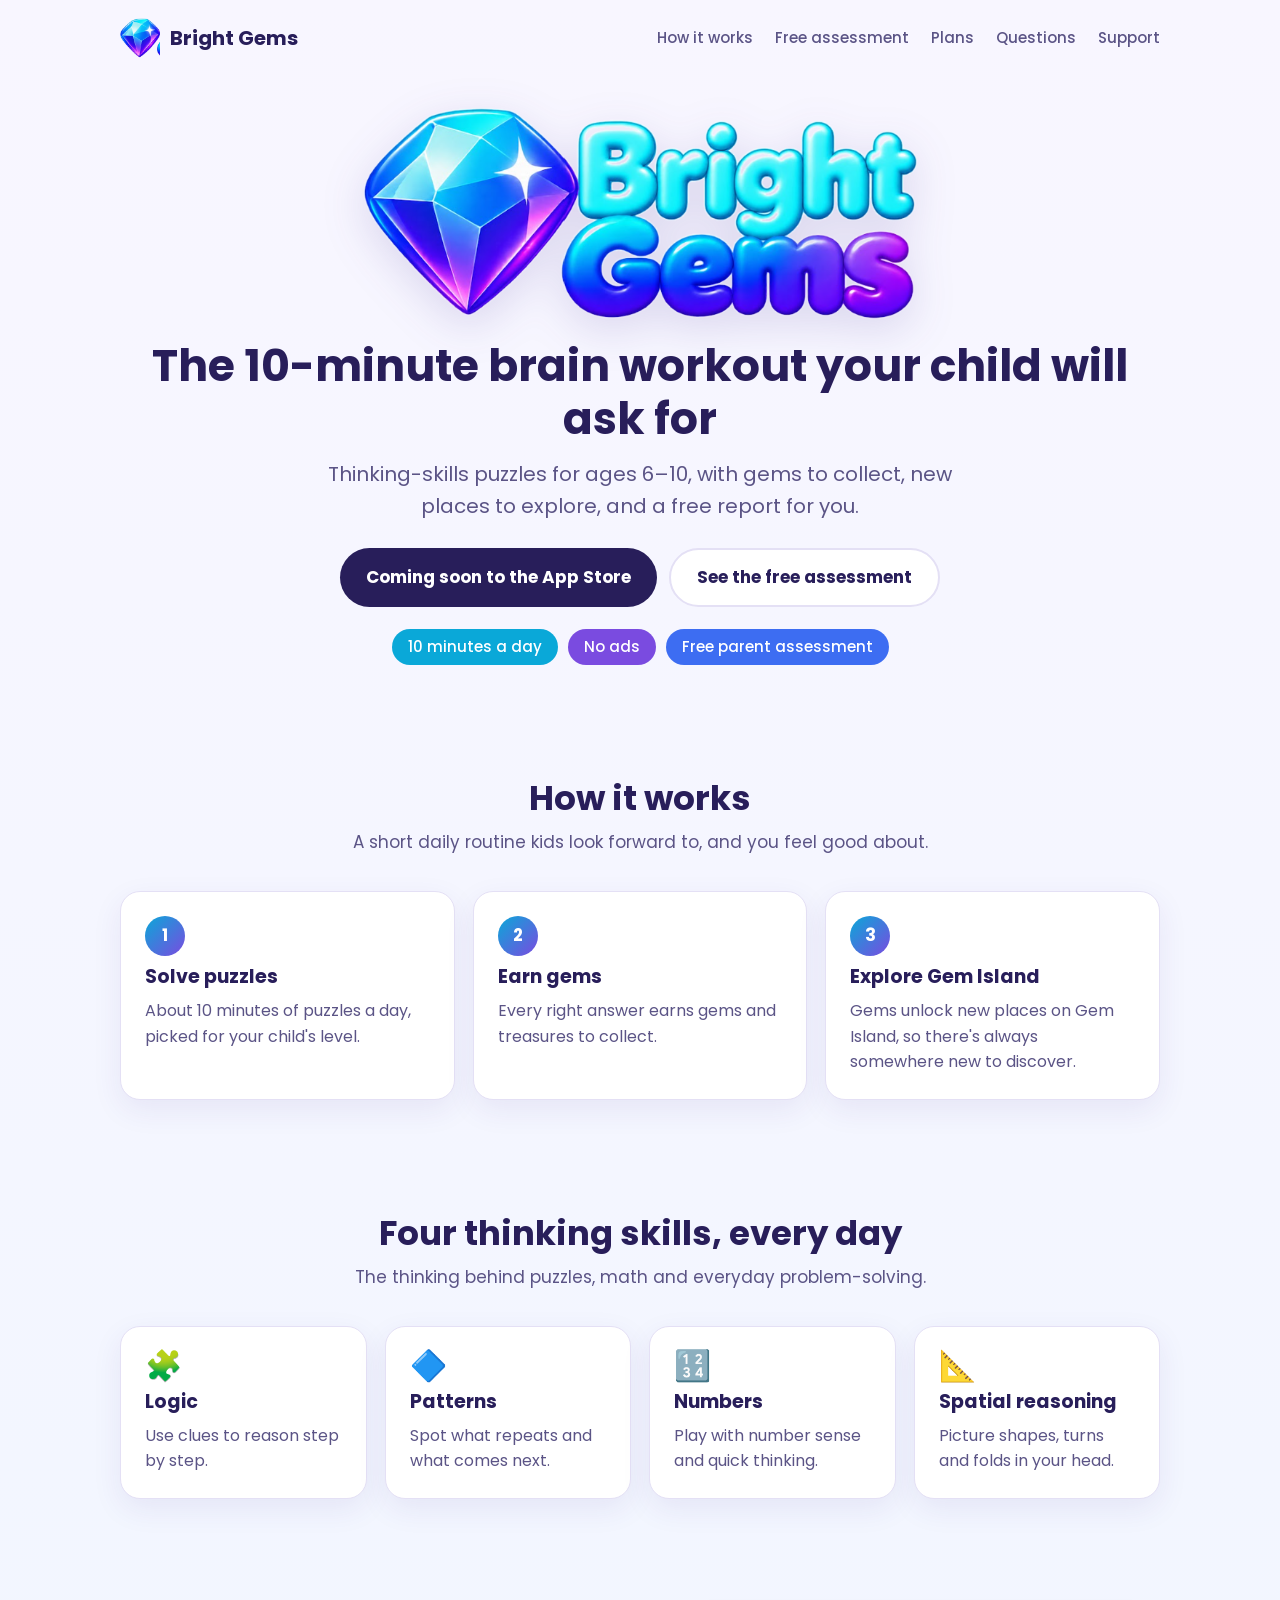
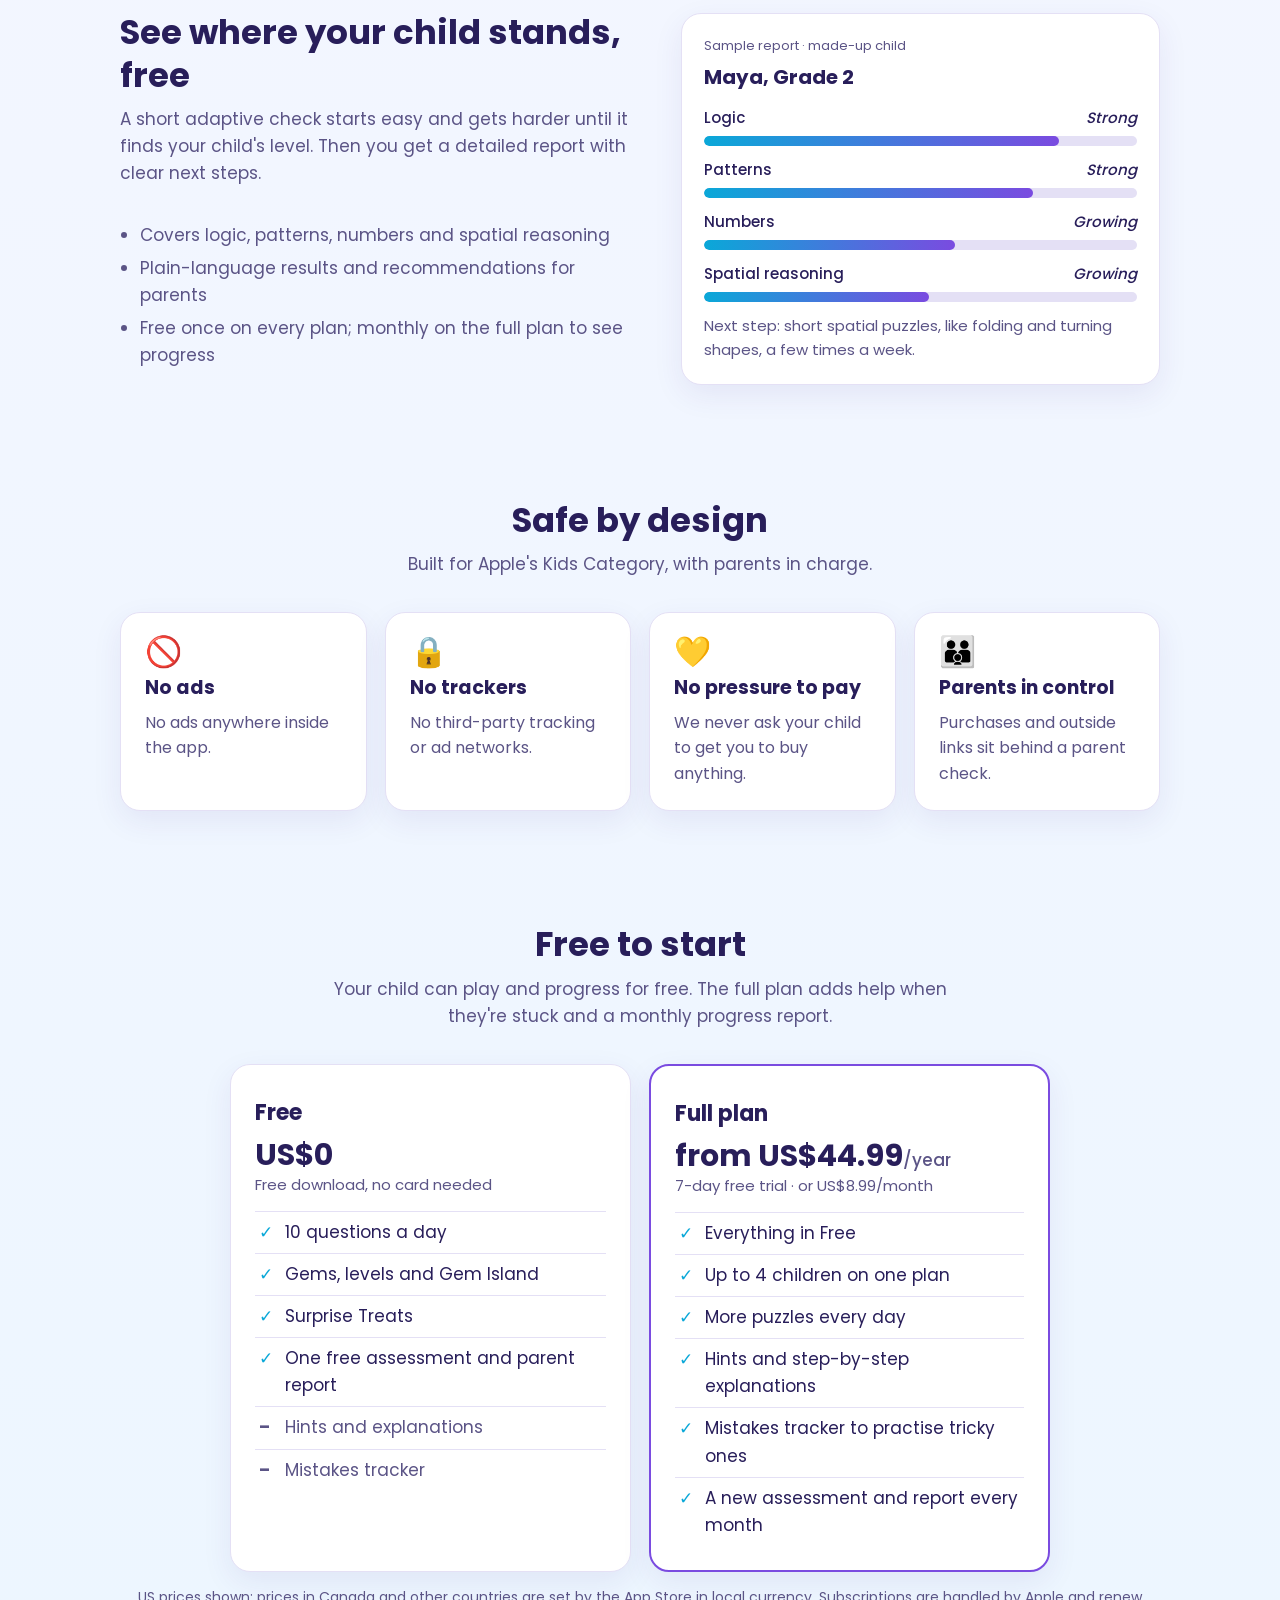
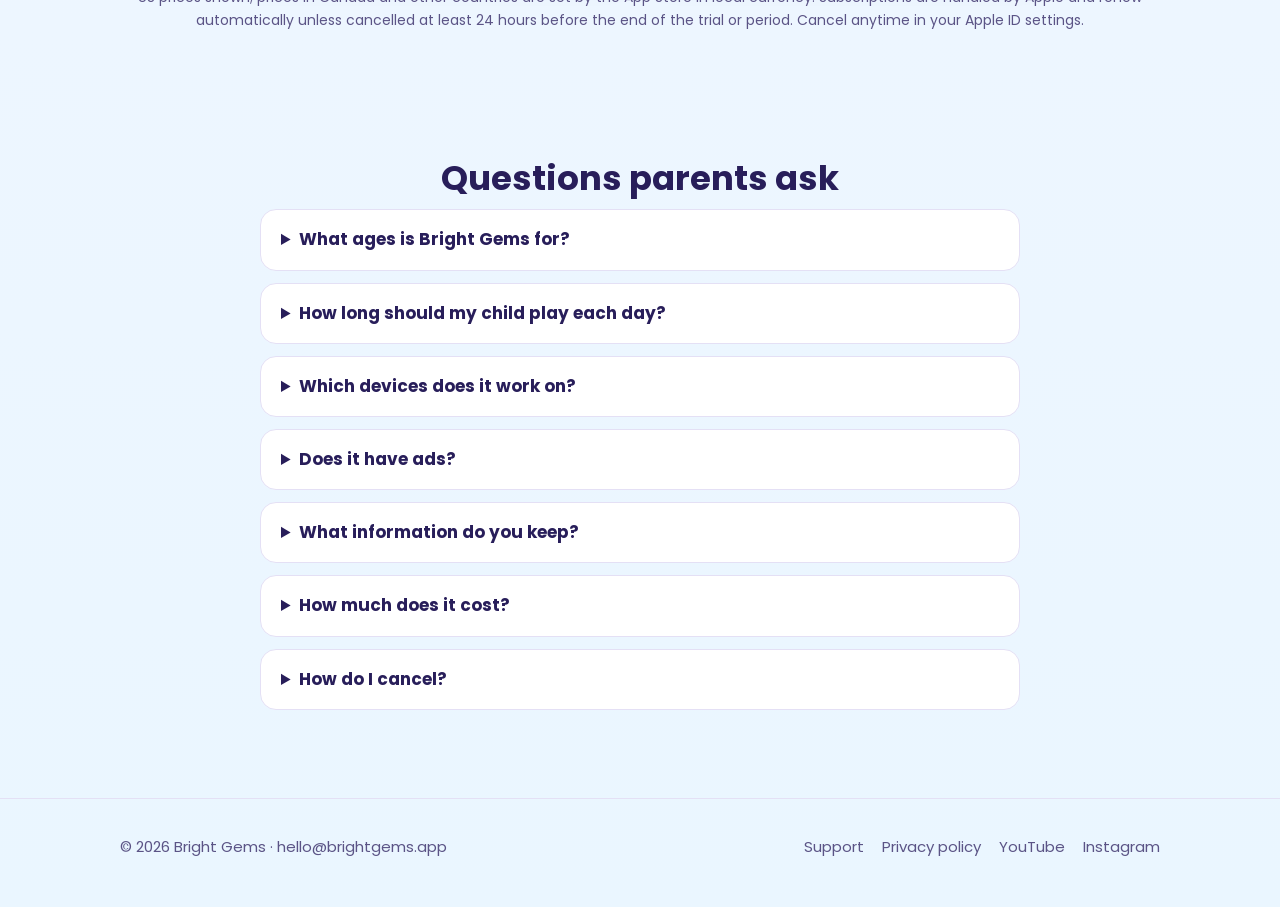
==== index.html @ f8c75b59 "Import the live brightgems.app site from Netlify Exact copy of the production deploy (Oct 30, 2026):" ====
<!doctype html>
<html lang="en">
<head>
  <meta charset="utf-8">
  <meta name="viewport" content="width=device-width, initial-scale=1">
  <title>Bright Gems: Logic for Kids · Thinking-skills puzzles for ages 6–10</title>
  <meta name="description" content="Bright Gems is a 10-minute daily thinking-skills puzzle game for kids ages 6–10: logic, patterns, numbers and spatial reasoning. No ads. Free parent assessment.">
  <link rel="icon" type="image/png" sizes="32x32" href="assets/favicon-32.png">
  <link rel="apple-touch-icon" href="assets/apple-touch-icon.png">
  <meta property="og:title" content="Bright Gems: Logic for Kids">
  <meta property="og:description" content="The 10-minute brain workout your child will ask for. Thinking-skills puzzles for ages 6–10, no ads, with a free report for parents.">
  <meta property="og:image" content="https://brightgems.app/assets/og-image.png">
  <meta property="og:url" content="https://brightgems.app/">
  <meta property="og:type" content="website">
  <link rel="stylesheet" href="assets/styles.css">
</head>
<body>

<header class="site-header">
  <div class="wrap">
    <a class="brand" href="/"><img src="assets/gem.png" alt="">Bright Gems</a>
    <nav class="nav" aria-label="Main">
      <a href="#how">How it works</a>
      <a href="#assessment">Free assessment</a>
      <a href="#plans">Plans</a>
      <a href="#faq">Questions</a>
      <a href='/support'>Support</a>
    </nav>
  </div>
</header>

<main>
  <section class="hero">
    <div class="wrap">
      <img class="hero-logo" src="assets/logo.png" alt="Bright Gems" width="770" height="300">
      <h1>The 10-minute brain workout your child will ask for</h1>
      <p class="lead">Thinking-skills puzzles for ages 6–10, with gems to collect, new places to explore, and a free report for you.</p>
      <div class="cta-row">
        <!-- When the app is live, replace this span with: <a class="btn btn-primary" href="APP_STORE_LINK">Download free on the App Store</a> -->
        <span class="btn btn-soon" aria-disabled="true">Coming soon to the App Store</span>
        <a class="btn btn-ghost" href="#assessment">See the free assessment</a>
      </div>
      <div class="pills">
        <span class="pill c">10 minutes a day</span>
        <span class="pill p">No ads</span>
        <span class="pill b">Free parent assessment</span>
      </div>
    </div>
  </section>

  <section id="how">
    <div class="wrap">
      <h2>How it works</h2>
      <p class="sub">A short daily routine kids look forward to, and you feel good about.</p>
      <div class="grid grid-3">
        <div class="card"><div class="step-num">1</div><h3>Solve puzzles</h3><p>About 10 minutes of puzzles a day, picked for your child's level.</p></div>
        <div class="card"><div class="step-num">2</div><h3>Earn gems</h3><p>Every right answer earns gems and treasures to collect.</p></div>
        <div class="card"><div class="step-num">3</div><h3>Explore Gem Island</h3><p>Gems unlock new places on Gem Island, so there's always somewhere new to discover.</p></div>
      </div>
    </div>
  </section>

  <section id="skills">
    <div class="wrap">
      <h2>Four thinking skills, every day</h2>
      <p class="sub">The thinking behind puzzles, math and everyday problem-solving.</p>
      <div class="grid grid-4">
        <div class="card"><div class="icon">🧩</div><h3>Logic</h3><p>Use clues to reason step by step.</p></div>
        <div class="card"><div class="icon">🔷</div><h3>Patterns</h3><p>Spot what repeats and what comes next.</p></div>
        <div class="card"><div class="icon">🔢</div><h3>Numbers</h3><p>Play with number sense and quick thinking.</p></div>
        <div class="card"><div class="icon">📐</div><h3>Spatial reasoning</h3><p>Picture shapes, turns and folds in your head.</p></div>
      </div>
    </div>
  </section>

  <section id="assessment">
    <div class="wrap feature">
      <div>
        <h2>See where your child stands, free</h2>
        <p class="sub">A short adaptive check starts easy and gets harder until it finds your child's level. Then you get a detailed report with clear next steps.</p>
        <ul>
          <li>Covers logic, patterns, numbers and spatial reasoning</li>
          <li>Plain-language results and recommendations for parents</li>
          <li>Free once on every plan; monthly on the full plan to see progress</li>
        </ul>
      </div>
      <div class="report-card" aria-label="Sample parent report">
        <div class="tag">Sample report · made-up child</div>
        <h3 style="margin:6px 0 4px">Maya, Grade 2</h3>
        <div class="bar"><span>Logic <em>Strong</em></span><i><b style="width:82%"></b></i></div>
        <div class="bar"><span>Patterns <em>Strong</em></span><i><b style="width:76%"></b></i></div>
        <div class="bar"><span>Numbers <em>Growing</em></span><i><b style="width:58%"></b></i></div>
        <div class="bar"><span>Spatial reasoning <em>Growing</em></span><i><b style="width:52%"></b></i></div>
        <p style="margin:12px 0 0;color:var(--ink-soft);font-size:15px">Next step: short spatial puzzles, like folding and turning shapes, a few times a week.</p>
      </div>
    </div>
  </section>

  <section id="safe">
    <div class="wrap">
      <h2>Safe by design</h2>
      <p class="sub">Built for Apple's Kids Category, with parents in charge.</p>
      <div class="grid grid-4">
        <div class="card"><div class="icon">🚫</div><h3>No ads</h3><p>No ads anywhere inside the app.</p></div>
        <div class="card"><div class="icon">🔒</div><h3>No trackers</h3><p>No third-party tracking or ad networks.</p></div>
        <div class="card"><div class="icon">💛</div><h3>No pressure to pay</h3><p>We never ask your child to get you to buy anything.</p></div>
        <div class="card"><div class="icon">👪</div><h3>Parents in control</h3><p>Purchases and outside links sit behind a parent check.</p></div>
      </div>
    </div>
  </section>

  <section id="plans">
    <div class="wrap">
      <h2>Free to start</h2>
      <p class="sub">Your child can play and progress for free. The full plan adds help when they're stuck and a monthly progress report.</p>
      <div class="plans">
        <div class="card plan">
          <h3>Free</h3>
          <div class="price">US$0</div>
          <div class="price-note">Free download, no card needed</div>
          <ul>
            <li>10 questions a day</li>
            <li>Gems, levels and Gem Island</li>
            <li>Surprise Treats</li>
            <li>One free assessment and parent report</li>
            <li class="no">Hints and explanations</li>
            <li class="no">Mistakes tracker</li>
          </ul>
        </div>
        <div class="card plan full">
          <h3>Full plan</h3>
          <div class="price">from US$44.99<span>/year</span></div>
          <div class="price-note">7-day free trial · or US$8.99/month</div>
          <ul>
            <li>Everything in Free</li>
            <li>Up to 4 children on one plan</li>
            <li>More puzzles every day</li>
            <li>Hints and step-by-step explanations</li>
            <li>Mistakes tracker to practise tricky ones</li>
            <li>A new assessment and report every month</li>
          </ul>
        </div>
      </div>
      <p class="small-note" style="text-align:center">US prices shown; prices in Canada and other countries are set by the App Store in local currency. Subscriptions are handled by Apple and renew automatically unless cancelled at least 24 hours before the end of the trial or period. Cancel anytime in your Apple ID settings.</p>
    </div>
  </section>

  <section id="faq">
    <div class="wrap">
      <h2>Questions parents ask</h2>
      <div class="faq">
        <details><summary>What ages is Bright Gems for?</summary><p>Kids aged 6 to 10 (Grades 1–4). Puzzles adapt to each child's level, so it grows with them.</p></details>
        <details><summary>How long should my child play each day?</summary><p>About 10 minutes. It's designed as a short daily workout, not an endless game.</p></details>
        <details><summary>Which devices does it work on?</summary><p>Bright Gems is coming to the Apple App Store first. Android may follow later.</p></details>
        <details><summary>Does it have ads?</summary><p>No. There are no ads and no third-party trackers in the app.</p></details>
        <details><summary>What information do you keep?</summary><p>Only what the app needs to work and to build your parent report. Read our <a href='/privacy'>privacy policy</a> for the details.</p></details>
        <details><summary>How much does it cost?</summary><p>Bright Gems is free to download, with 10 questions a day. The full plan is US$44.99 a year or US$8.99 a month, starts with a 7-day free trial, and covers up to 4 children. Prices in Canada are shown in CAD in the App Store.</p></details>
        <details><summary>How do I cancel?</summary><p>Subscriptions are managed by Apple. Open Settings on your iPhone or iPad, tap your name, then Subscriptions, and choose Bright Gems.</p></details>
      </div>
    </div>
  </section>
</main>

<footer class="site-footer">
  <div class="wrap">
    <div>© 2026 Bright Gems · <a href="mailto:hello@brightgems.app">hello@brightgems.app</a></div>
    <nav aria-label="Footer">
      <a href='/support'>Support</a>
      <a href='/privacy'>Privacy policy</a>
      <a href="https://www.youtube.com/@BrightGemsLearning">YouTube</a>
      <a href="https://www.instagram.com/brightgemslearning/">Instagram</a>
    </nav>
  </div>
</footer>

</body>
</html>
---- assets/styles.css ----
@font-face { font-family: "Poppins"; src: url("fonts/Poppins-Regular.ttf") format("truetype"); font-weight: 400; font-display: swap; }
@font-face { font-family: "Poppins"; src: url("fonts/Poppins-Medium.ttf") format("truetype"); font-weight: 500; font-display: swap; }
@font-face { font-family: "Poppins"; src: url("fonts/Poppins-Bold.ttf") format("truetype"); font-weight: 700; font-display: swap; }

:root {
  --ink: #281e5a;
  --ink-soft: #5b5486;
  --bg: #f8f6ff;
  --bg-sky: #eaf6ff;
  --card: #ffffff;
  --line: #e4e0f5;
  --cyan: #0aa8d8;
  --blue: #3d6df2;
  --purple: #7a4be0;
  --radius: 20px;
  --shadow: 0 10px 30px rgba(60, 40, 140, 0.08);
  --max: 1080px;
}

* { box-sizing: border-box; }
html { scroll-behavior: smooth; }
body {
  margin: 0;
  font-family: "Poppins", system-ui, -apple-system, "Segoe UI", sans-serif;
  color: var(--ink);
  background: linear-gradient(180deg, var(--bg) 0%, var(--bg-sky) 100%);
  line-height: 1.6;
  font-size: 17px;
}
img { max-width: 100%; height: auto; display: block; }
a { color: var(--blue); }
.wrap { max-width: var(--max); margin: 0 auto; padding: 0 20px; }

/* header */
.site-header { padding: 18px 0; }
.site-header .wrap { display: flex; align-items: center; justify-content: space-between; gap: 16px; }
.brand { display: flex; align-items: center; gap: 10px; text-decoration: none; color: var(--ink); font-weight: 700; font-size: 20px; }
.brand img { width: 40px; height: 40px; }
.nav { display: flex; gap: 22px; }
.nav a { color: var(--ink-soft); text-decoration: none; font-weight: 500; font-size: 15px; }
.nav a:hover { color: var(--blue); }

/* hero */
.hero { text-align: center; padding: 28px 0 56px; }
.hero-logo { width: min(560px, 90%); margin: 0 auto 18px; filter: drop-shadow(0 12px 22px rgba(60, 40, 140, 0.15)); }
.hero h1 { font-size: clamp(28px, 4.6vw, 44px); line-height: 1.2; margin: 0 0 12px; }
.hero p.lead { font-size: clamp(17px, 2.2vw, 20px); color: var(--ink-soft); max-width: 640px; margin: 0 auto 26px; }
.cta-row { display: flex; flex-wrap: wrap; gap: 12px; justify-content: center; }
.btn {
  display: inline-flex; align-items: center; gap: 10px; padding: 14px 26px; border-radius: 999px;
  font-weight: 700; text-decoration: none; font-size: 17px; border: 0; cursor: pointer;
}
.btn-primary { background: linear-gradient(90deg, var(--cyan), var(--blue) 55%, var(--purple)); color: #fff; box-shadow: 0 8px 20px rgba(61, 109, 242, 0.3); }
.btn-soon { background: var(--ink); color: #fff; cursor: default; }
.btn-ghost { background: #fff; color: var(--ink); border: 2px solid var(--line); }
.small-note { font-size: 14px; color: var(--ink-soft); margin-top: 14px; }

.pills { display: flex; flex-wrap: wrap; gap: 10px; justify-content: center; margin-top: 22px; }
.pill { padding: 6px 16px; border-radius: 999px; color: #fff; font-weight: 500; font-size: 15px; }
.pill.c { background: var(--cyan); } .pill.p { background: var(--purple); } .pill.b { background: var(--blue); }

/* sections */
section { padding: 56px 0; }
section h2 { font-size: clamp(26px, 3.4vw, 34px); line-height: 1.25; margin: 0 0 10px; text-align: center; }
section .sub { text-align: center; color: var(--ink-soft); max-width: 640px; margin: 0 auto 34px; }
.grid { display: grid; gap: 18px; }
.grid-3 { grid-template-columns: repeat(auto-fit, minmax(240px, 1fr)); }
.grid-4 { grid-template-columns: repeat(auto-fit, minmax(210px, 1fr)); }
.card { background: var(--card); border: 1px solid var(--line); border-radius: var(--radius); padding: 24px; box-shadow: var(--shadow); }
.card h3 { margin: 6px 0 6px; font-size: 19px; }
.card p { margin: 0; color: var(--ink-soft); font-size: 16px; }
.step-num { width: 40px; height: 40px; border-radius: 50%; display: grid; place-items: center; color: #fff; font-weight: 700; background: linear-gradient(135deg, var(--cyan), var(--purple)); }
.icon { font-size: 30px; line-height: 1; }

.feature { display: grid; grid-template-columns: 1.1fr 1fr; gap: 34px; align-items: center; }
.feature h2, .feature .sub { text-align: left; margin-left: 0; }
.feature ul { padding-left: 20px; color: var(--ink-soft); }
.feature li { margin: 6px 0; }
.report-card { background: #fff; border-radius: var(--radius); border: 1px solid var(--line); box-shadow: var(--shadow); padding: 22px; }
.report-card .tag { font-size: 13px; color: var(--ink-soft); }
.bar { margin: 12px 0; }
.bar span { display: flex; justify-content: space-between; font-size: 15px; font-weight: 500; }
.bar i { display: block; height: 10px; border-radius: 99px; background: var(--line); margin-top: 6px; overflow: hidden; }
.bar i b { display: block; height: 100%; border-radius: 99px; background: linear-gradient(90deg, var(--cyan), var(--purple)); }

.plans { display: grid; grid-template-columns: repeat(auto-fit, minmax(280px, 1fr)); gap: 18px; max-width: 820px; margin: 0 auto; }
.plan h3 { font-size: 22px; }
.plan ul { list-style: none; padding: 0; margin: 14px 0 0; }
.plan li { padding: 7px 0 7px 30px; position: relative; color: var(--ink); border-top: 1px solid var(--line); }
.plan li::before { content: "✓"; position: absolute; left: 4px; color: var(--cyan); font-weight: 700; }
.plan li.no { color: var(--ink-soft); }
.plan li.no::before { content: "–"; color: var(--ink-soft); }
.plan.full { border: 2px solid var(--purple); }
.price { font-size: 30px; font-weight: 700; line-height: 1.2; margin-top: 4px; }
.price span { font-size: 17px; font-weight: 500; color: var(--ink-soft); }
.price-note { font-size: 15px; color: var(--ink-soft); }

.faq { max-width: 760px; margin: 0 auto; }
details { background: #fff; border: 1px solid var(--line); border-radius: 16px; padding: 16px 20px; margin-bottom: 12px; }
summary { font-weight: 700; cursor: pointer; }
details p { color: var(--ink-soft); margin: 10px 0 0; }

/* page content (support, privacy) */
.page { max-width: 760px; margin: 0 auto; padding: 20px 20px 60px; }
.page h1 { font-size: clamp(28px, 4vw, 38px); margin: 10px 0 8px; }
.page h2 { text-align: left; font-size: 22px; margin: 30px 0 8px; }
.page .card { margin: 18px 0; }

/* footer */
.site-footer { padding: 36px 0 48px; border-top: 1px solid var(--line); margin-top: 20px; font-size: 15px; color: var(--ink-soft); }
.site-footer .wrap { display: flex; flex-wrap: wrap; gap: 18px; justify-content: space-between; align-items: center; }
.site-footer nav { display: flex; flex-wrap: wrap; gap: 18px; }
.site-footer a { color: var(--ink-soft); text-decoration: none; }
.site-footer a:hover { color: var(--blue); }

@media (max-width: 760px) {
  .nav { display: none; }
  .feature { grid-template-columns: 1fr; }
  .feature h2, .feature .sub { text-align: center; }
  section { padding: 40px 0; }
}
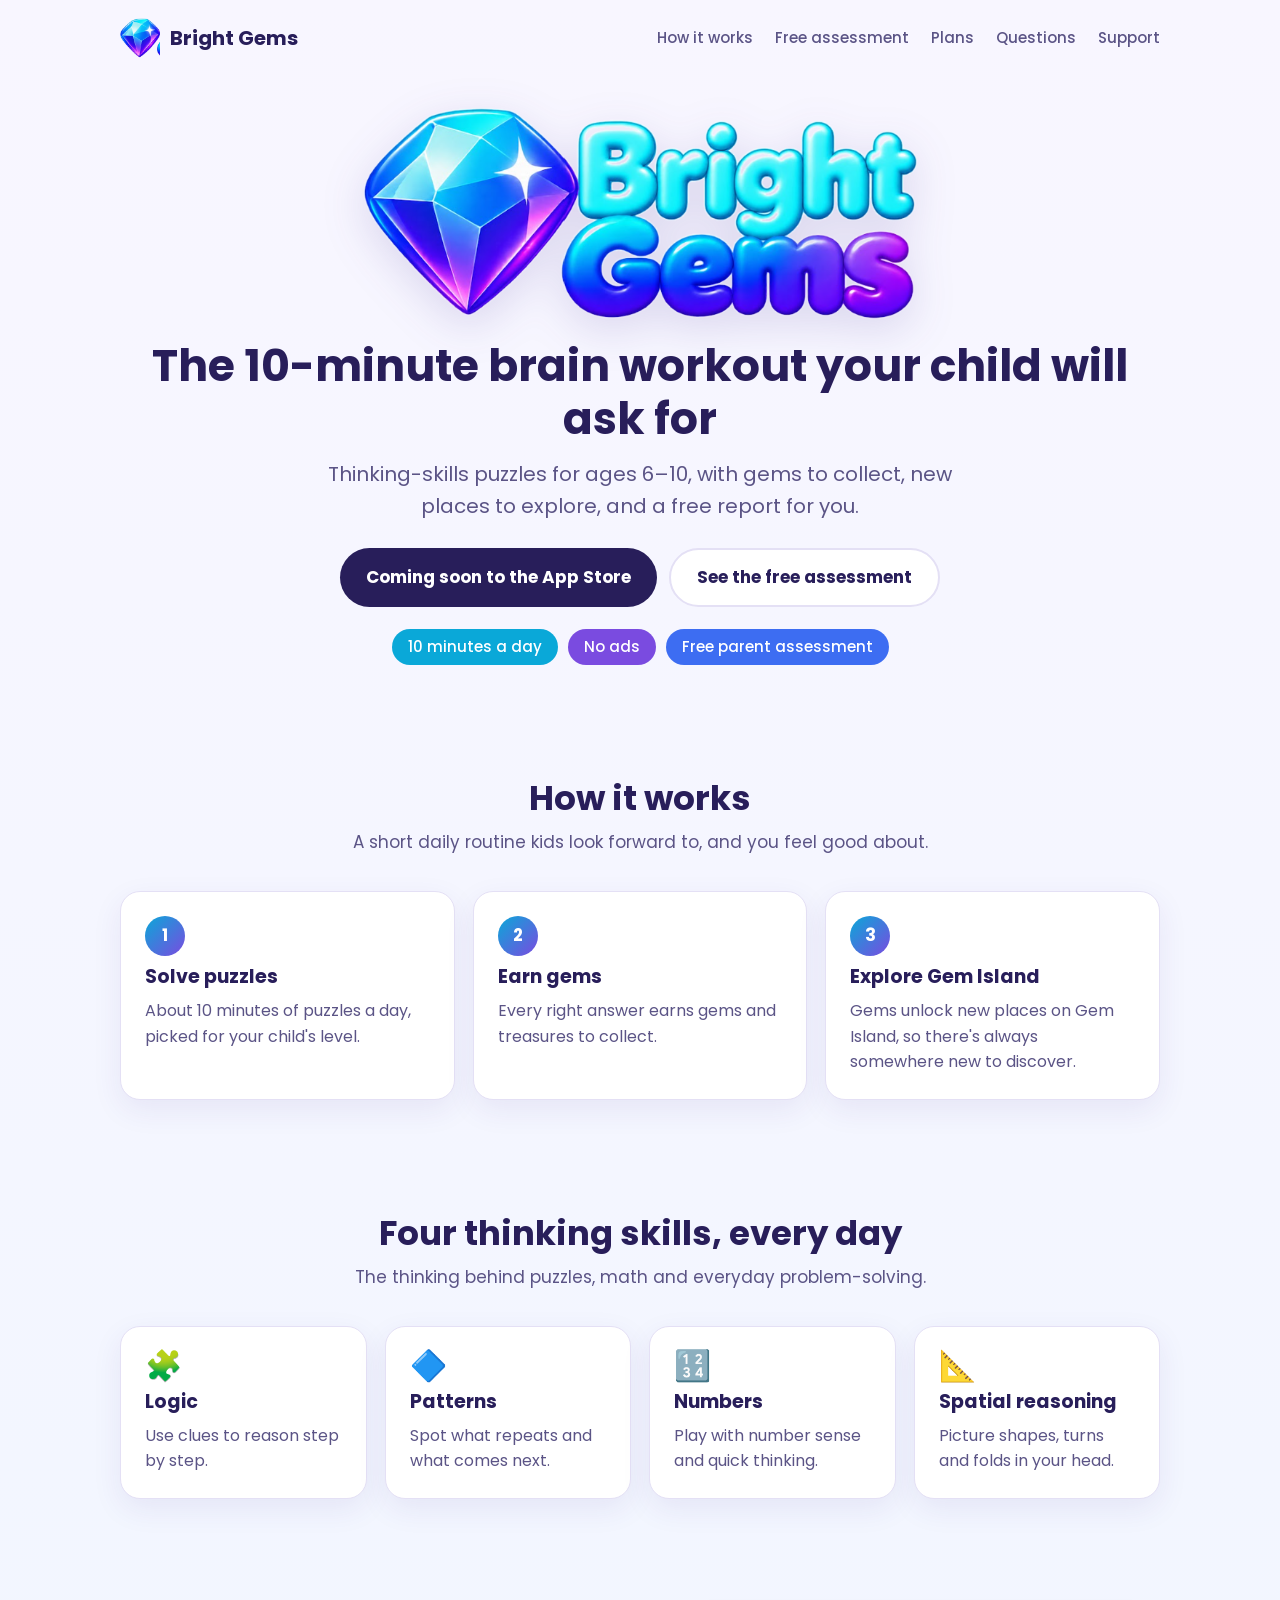
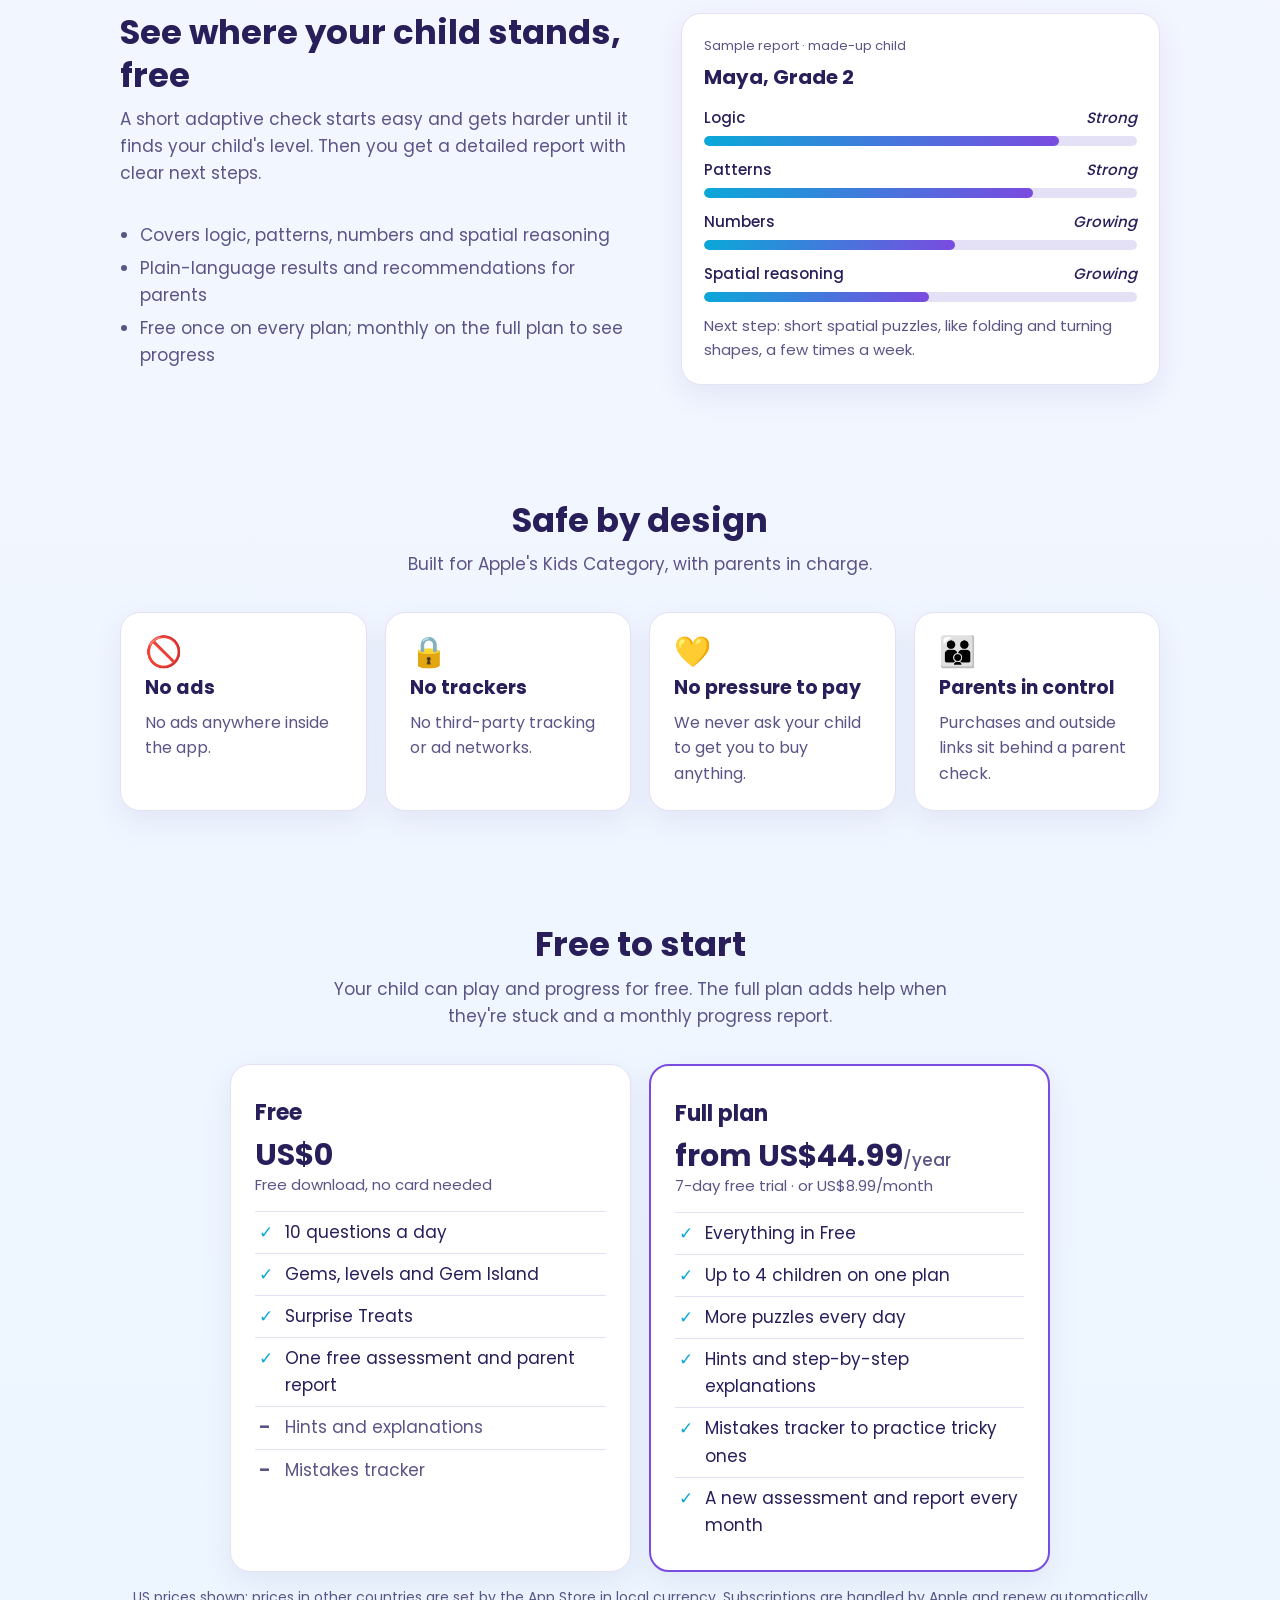
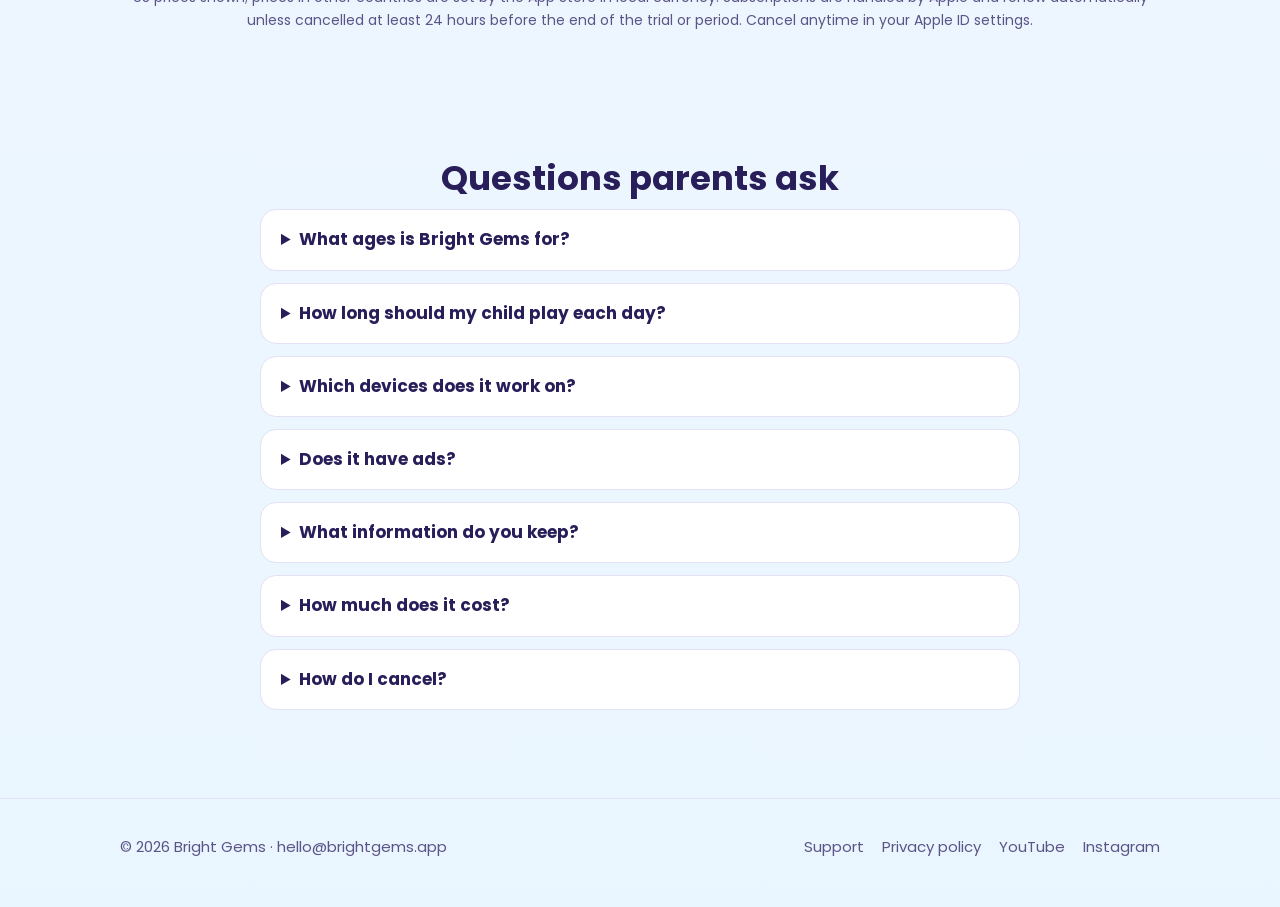
==== commit 0fa56676: "Homepage US wording fixes; add full privacy policy - "practise" -> "practice" - FAQ and plans note n" ====
--- a/index.html
+++ b/index.html
@@ -136,12 +136,12 @@
             <li>Up to 4 children on one plan</li>
             <li>More puzzles every day</li>
             <li>Hints and step-by-step explanations</li>
-            <li>Mistakes tracker to practise tricky ones</li>
+            <li>Mistakes tracker to practice tricky ones</li>
             <li>A new assessment and report every month</li>
           </ul>
         </div>
       </div>
-      <p class="small-note" style="text-align:center">US prices shown; prices in Canada and other countries are set by the App Store in local currency. Subscriptions are handled by Apple and renew automatically unless cancelled at least 24 hours before the end of the trial or period. Cancel anytime in your Apple ID settings.</p>
+      <p class="small-note" style="text-align:center">US prices shown; prices in other countries are set by the App Store in local currency. Subscriptions are handled by Apple and renew automatically unless cancelled at least 24 hours before the end of the trial or period. Cancel anytime in your Apple ID settings.</p>
     </div>
   </section>
 
@@ -154,7 +154,7 @@
         <details><summary>Which devices does it work on?</summary><p>Bright Gems is coming to the Apple App Store first. Android may follow later.</p></details>
         <details><summary>Does it have ads?</summary><p>No. There are no ads and no third-party trackers in the app.</p></details>
         <details><summary>What information do you keep?</summary><p>Only what the app needs to work and to build your parent report. Read our <a href='/privacy'>privacy policy</a> for the details.</p></details>
-        <details><summary>How much does it cost?</summary><p>Bright Gems is free to download, with 10 questions a day. The full plan is US$44.99 a year or US$8.99 a month, starts with a 7-day free trial, and covers up to 4 children. Prices in Canada are shown in CAD in the App Store.</p></details>
+        <details><summary>How much does it cost?</summary><p>Bright Gems is free to download, with 10 questions a day. The full plan is US$44.99 a year or US$8.99 a month, starts with a 7-day free trial, and covers up to 4 children. Outside the US, the App Store shows prices in your local currency.</p></details>
         <details><summary>How do I cancel?</summary><p>Subscriptions are managed by Apple. Open Settings on your iPhone or iPad, tap your name, then Subscriptions, and choose Bright Gems.</p></details>
       </div>
     </div>
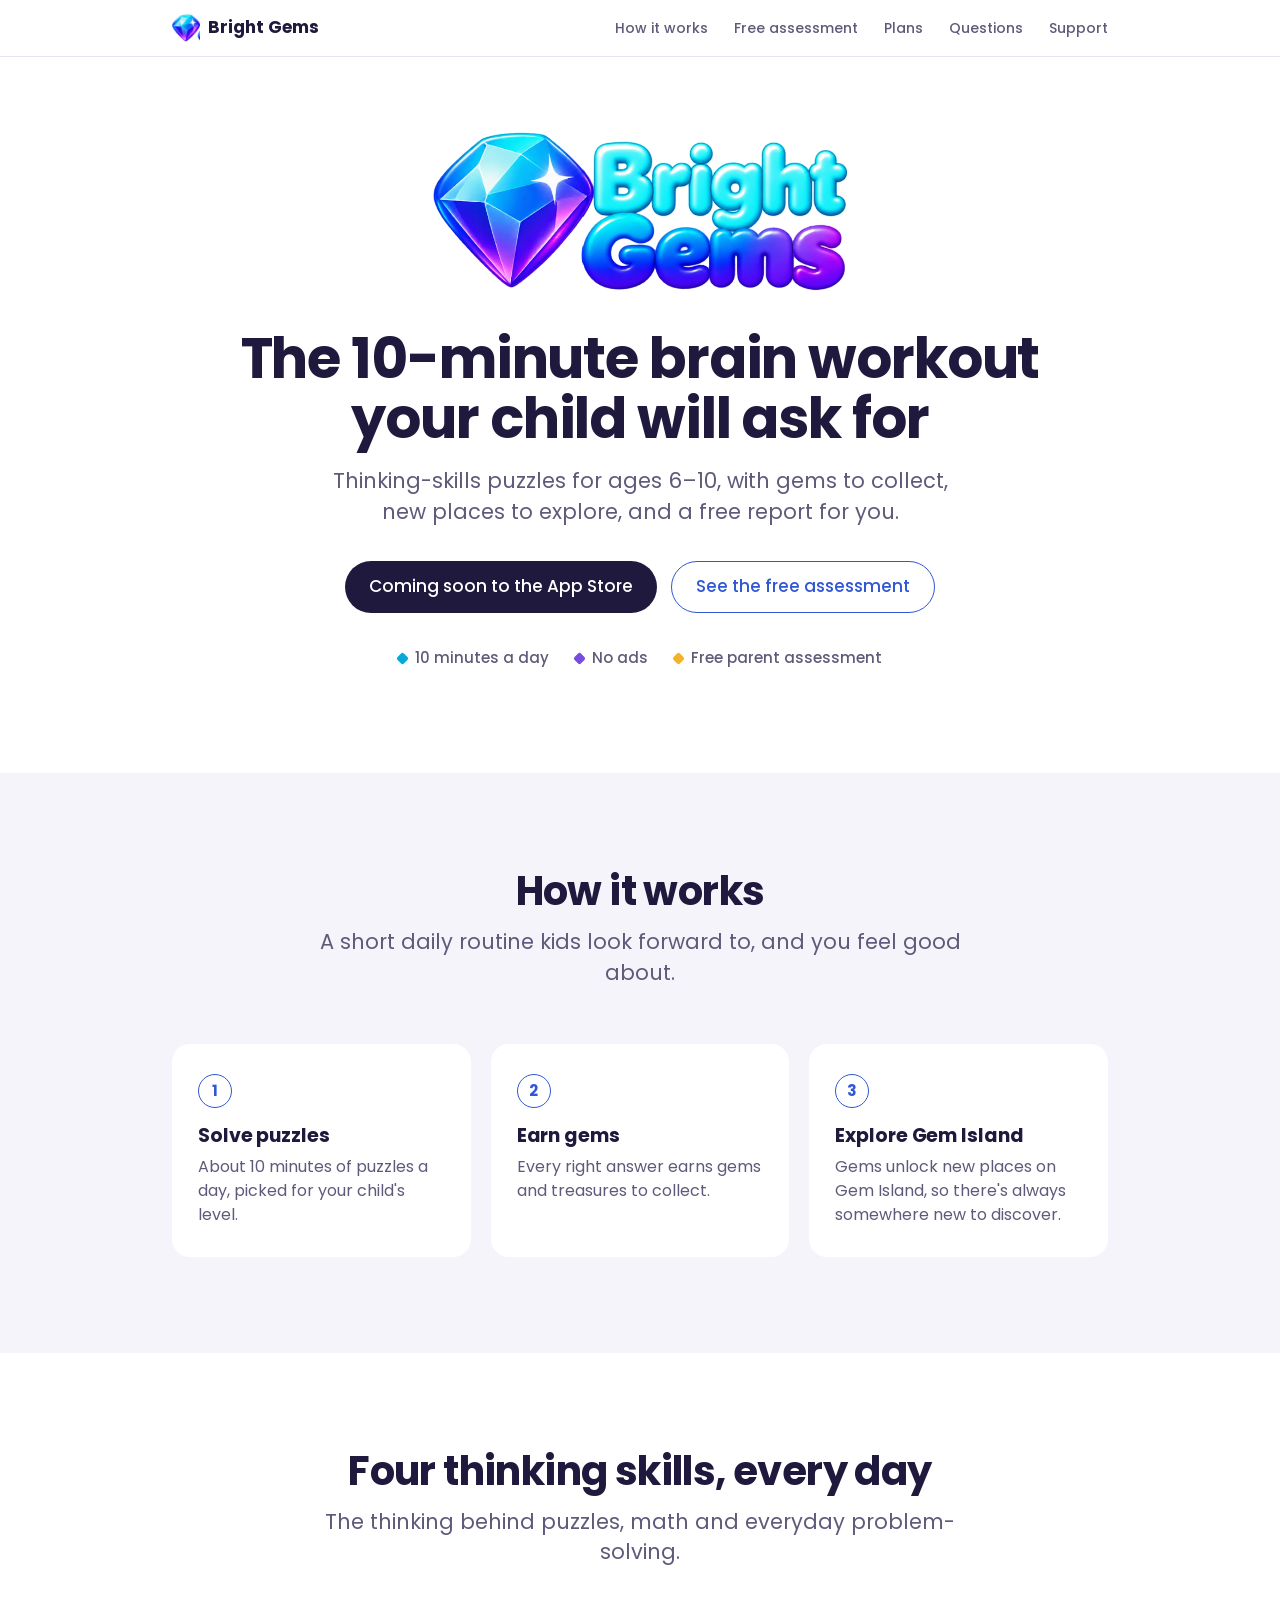
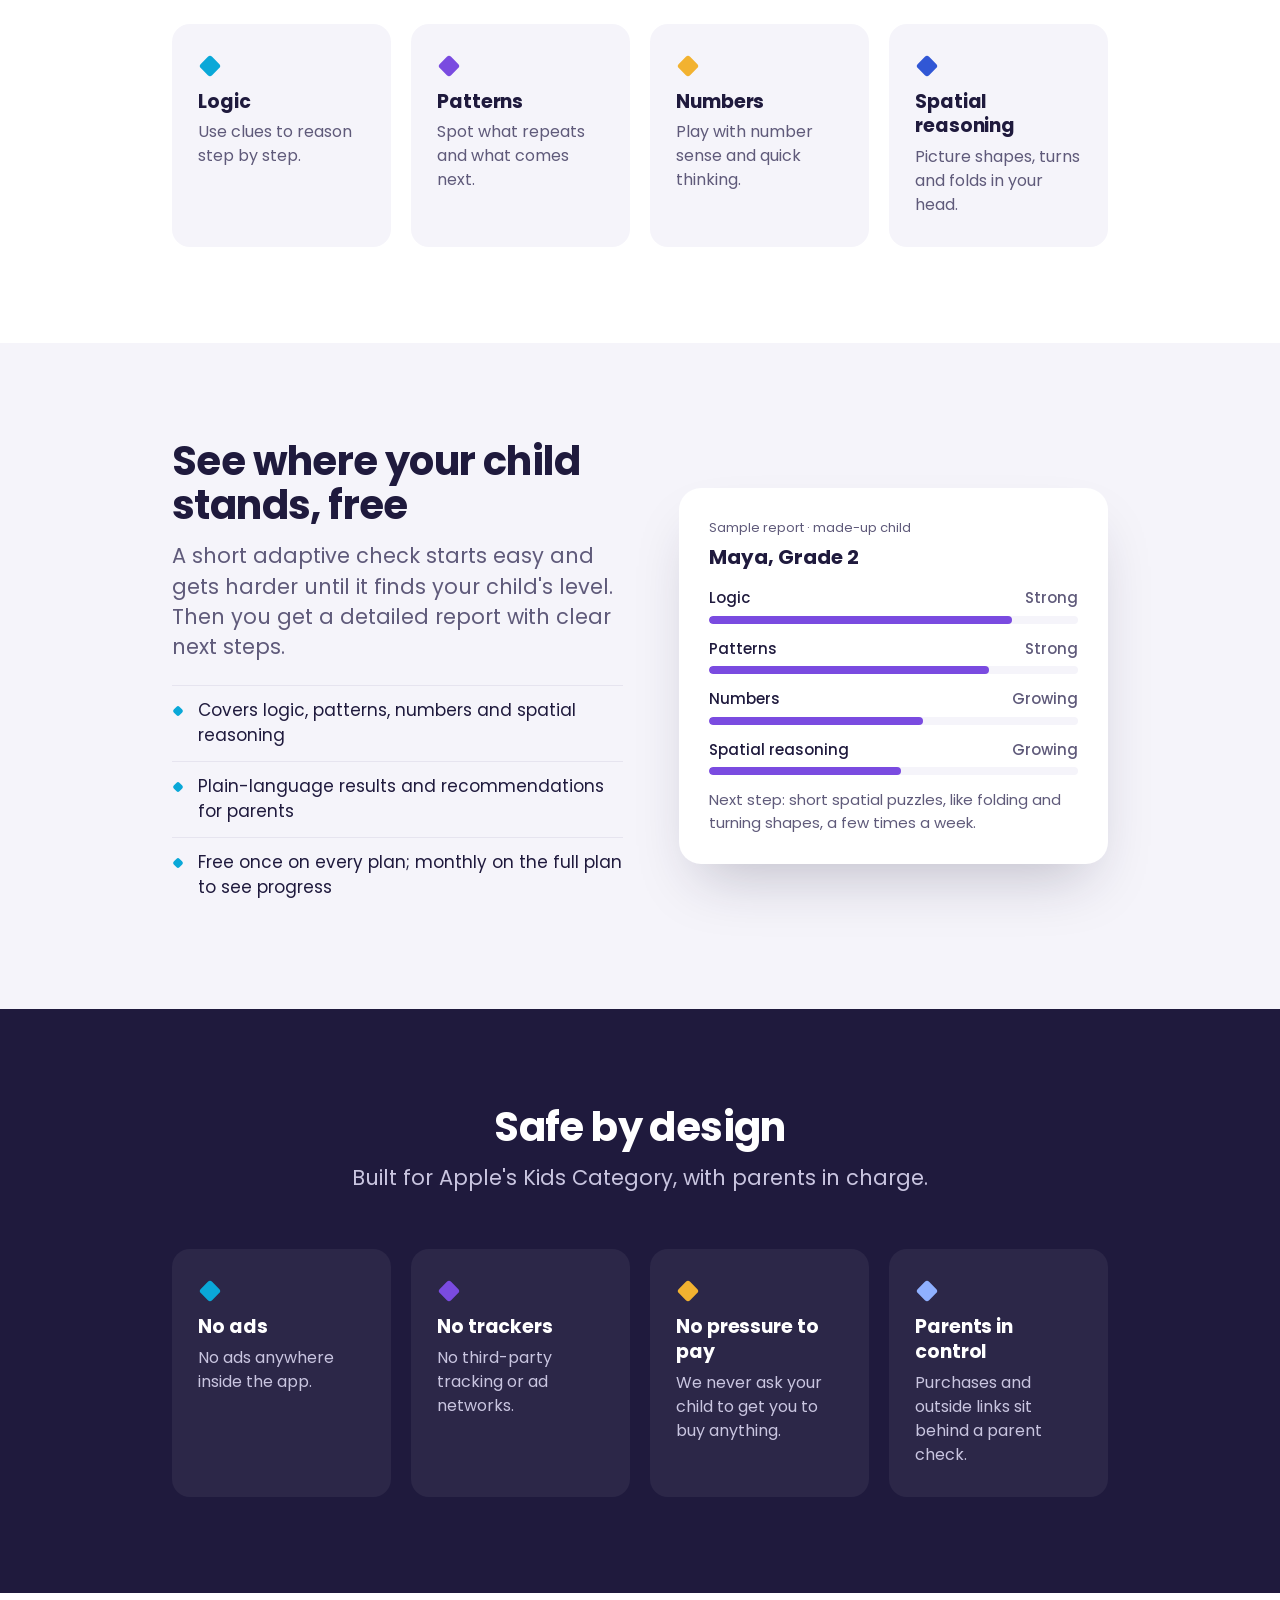
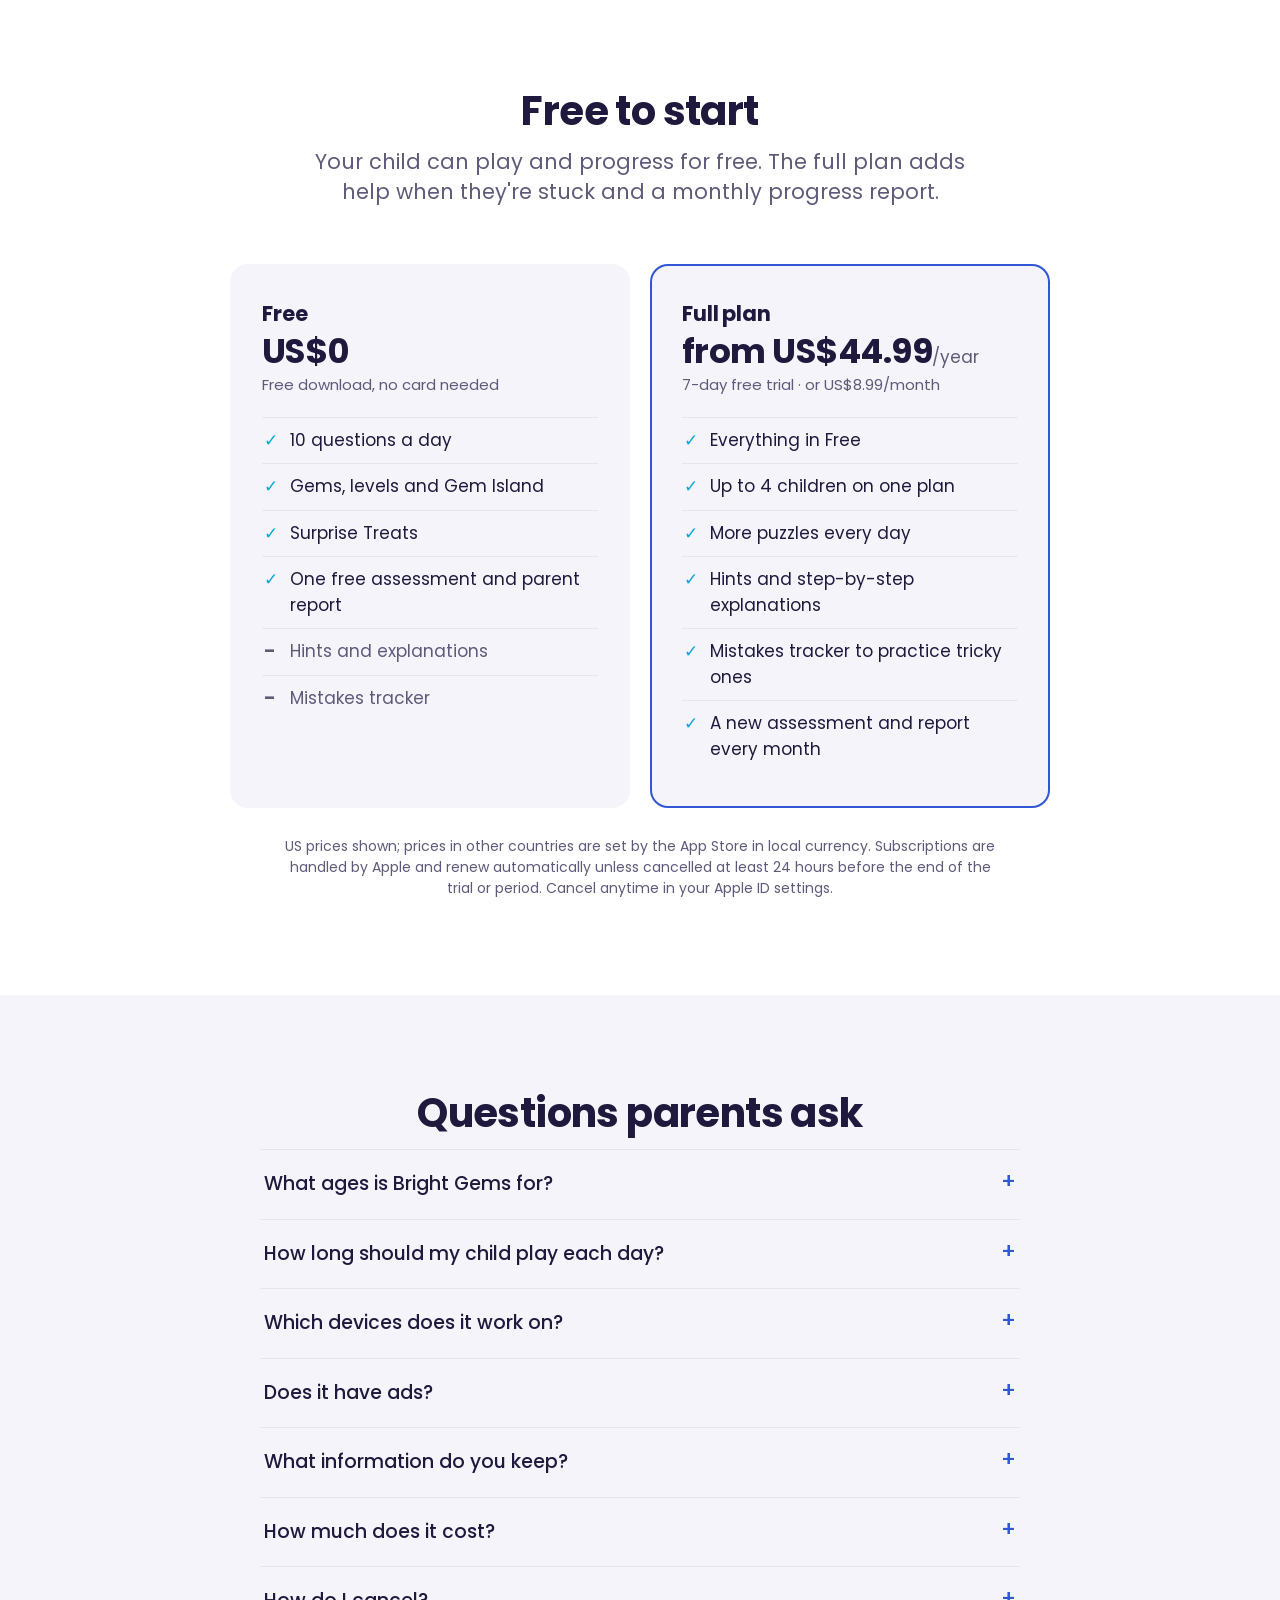
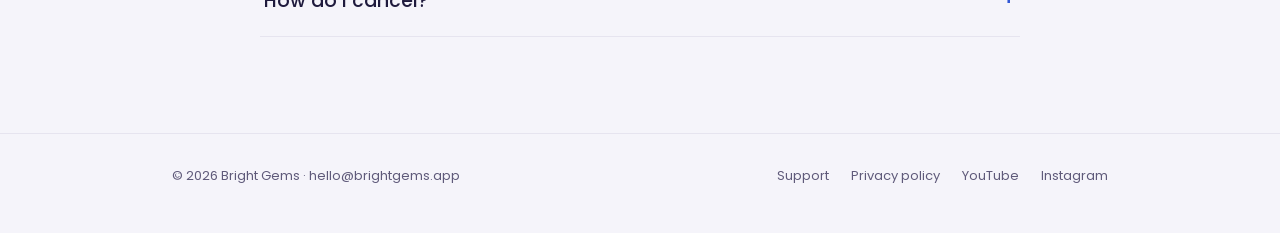
==== commit bf54c11c: "New calmer, premium look for the website (DESIGN.md) Relayed from claude/ecstatic-cannon-c77gqs (4 f" ====
--- a/index.html
+++ b/index.html
@@ -30,7 +30,7 @@
 </header>
 
 <main>
-  <section class="hero">
+  <section class="hero band canvas">
     <div class="wrap">
       <img class="hero-logo" src="assets/logo.png" alt="Bright Gems" width="770" height="300">
       <h1>The 10-minute brain workout your child will ask for</h1>
@@ -48,7 +48,7 @@
     </div>
   </section>
 
-  <section id="how">
+  <section id="how" class="band mist">
     <div class="wrap">
       <h2>How it works</h2>
       <p class="sub">A short daily routine kids look forward to, and you feel good about.</p>
@@ -60,20 +60,20 @@
     </div>
   </section>
 
-  <section id="skills">
+  <section id="skills" class="band canvas">
     <div class="wrap">
       <h2>Four thinking skills, every day</h2>
       <p class="sub">The thinking behind puzzles, math and everyday problem-solving.</p>
       <div class="grid grid-4">
-        <div class="card"><div class="icon">🧩</div><h3>Logic</h3><p>Use clues to reason step by step.</p></div>
-        <div class="card"><div class="icon">🔷</div><h3>Patterns</h3><p>Spot what repeats and what comes next.</p></div>
-        <div class="card"><div class="icon">🔢</div><h3>Numbers</h3><p>Play with number sense and quick thinking.</p></div>
-        <div class="card"><div class="icon">📐</div><h3>Spatial reasoning</h3><p>Picture shapes, turns and folds in your head.</p></div>
+        <div class="card"><span class="gem cyan" aria-hidden="true"></span><h3>Logic</h3><p>Use clues to reason step by step.</p></div>
+        <div class="card"><span class="gem purple" aria-hidden="true"></span><h3>Patterns</h3><p>Spot what repeats and what comes next.</p></div>
+        <div class="card"><span class="gem gold" aria-hidden="true"></span><h3>Numbers</h3><p>Play with number sense and quick thinking.</p></div>
+        <div class="card"><span class="gem blue" aria-hidden="true"></span><h3>Spatial reasoning</h3><p>Picture shapes, turns and folds in your head.</p></div>
       </div>
     </div>
   </section>
 
-  <section id="assessment">
+  <section id="assessment" class="band mist">
     <div class="wrap feature">
       <div>
         <h2>See where your child stands, free</h2>
@@ -96,20 +96,20 @@
     </div>
   </section>
 
-  <section id="safe">
+  <section id="safe" class="band night">
     <div class="wrap">
       <h2>Safe by design</h2>
       <p class="sub">Built for Apple's Kids Category, with parents in charge.</p>
       <div class="grid grid-4">
-        <div class="card"><div class="icon">🚫</div><h3>No ads</h3><p>No ads anywhere inside the app.</p></div>
-        <div class="card"><div class="icon">🔒</div><h3>No trackers</h3><p>No third-party tracking or ad networks.</p></div>
-        <div class="card"><div class="icon">💛</div><h3>No pressure to pay</h3><p>We never ask your child to get you to buy anything.</p></div>
-        <div class="card"><div class="icon">👪</div><h3>Parents in control</h3><p>Purchases and outside links sit behind a parent check.</p></div>
+        <div class="card"><span class="gem cyan" aria-hidden="true"></span><h3>No ads</h3><p>No ads anywhere inside the app.</p></div>
+        <div class="card"><span class="gem purple" aria-hidden="true"></span><h3>No trackers</h3><p>No third-party tracking or ad networks.</p></div>
+        <div class="card"><span class="gem gold" aria-hidden="true"></span><h3>No pressure to pay</h3><p>We never ask your child to get you to buy anything.</p></div>
+        <div class="card"><span class="gem blue" aria-hidden="true"></span><h3>Parents in control</h3><p>Purchases and outside links sit behind a parent check.</p></div>
       </div>
     </div>
   </section>
 
-  <section id="plans">
+  <section id="plans" class="band canvas">
     <div class="wrap">
       <h2>Free to start</h2>
       <p class="sub">Your child can play and progress for free. The full plan adds help when they're stuck and a monthly progress report.</p>
@@ -145,7 +145,7 @@
     </div>
   </section>
 
-  <section id="faq">
+  <section id="faq" class="band mist">
     <div class="wrap">
       <h2>Questions parents ask</h2>
       <div class="faq">
@@ -154,7 +154,7 @@
         <details><summary>Which devices does it work on?</summary><p>Bright Gems is coming to the Apple App Store first. Android may follow later.</p></details>
         <details><summary>Does it have ads?</summary><p>No. There are no ads and no third-party trackers in the app.</p></details>
         <details><summary>What information do you keep?</summary><p>Only what the app needs to work and to build your parent report. Read our <a href='/privacy'>privacy policy</a> for the details.</p></details>
-        <details><summary>How much does it cost?</summary><p>Bright Gems is free to download, with 10 questions a day. The full plan is US$44.99 a year or US$8.99 a month, starts with a 7-day free trial, and covers up to 4 children. Outside the US, the App Store shows prices in your local currency.</p></details>
+        <details><summary>How much does it cost?</summary><p>Bright Gems is free to download, with 10 questions a day. The full plan is US$44.99 a year with a 7-day free trial, or US$8.99 a month. Both cover up to 4 children. Outside the US, the App Store shows prices in your local currency.</p></details>
         <details><summary>How do I cancel?</summary><p>Subscriptions are managed by Apple. Open Settings on your iPhone or iPad, tap your name, then Subscriptions, and choose Bright Gems.</p></details>
       </div>
     </div>
--- a/assets/styles.css
+++ b/assets/styles.css
@@ -1,121 +1,172 @@
+/* Bright Gems site styles: trial built from DESIGN.md */
 @font-face { font-family: "Poppins"; src: url("fonts/Poppins-Regular.ttf") format("truetype"); font-weight: 400; font-display: swap; }
 @font-face { font-family: "Poppins"; src: url("fonts/Poppins-Medium.ttf") format("truetype"); font-weight: 500; font-display: swap; }
 @font-face { font-family: "Poppins"; src: url("fonts/Poppins-Bold.ttf") format("truetype"); font-weight: 700; font-display: swap; }
 
 :root {
-  --ink: #281e5a;
-  --ink-soft: #5b5486;
-  --bg: #f8f6ff;
-  --bg-sky: #eaf6ff;
-  --card: #ffffff;
-  --line: #e4e0f5;
-  --cyan: #0aa8d8;
-  --blue: #3d6df2;
-  --purple: #7a4be0;
-  --radius: 20px;
-  --shadow: 0 10px 30px rgba(60, 40, 140, 0.08);
-  --max: 1080px;
+  --ink: #1f1a3d;
+  --ink-soft: #5f5a7a;
+  --canvas: #ffffff;
+  --mist: #f5f4fa;
+  --night: #1f1a3d;
+  --on-night: #ffffff;
+  --on-night-soft: #c9c5e0;
+  --action: #3157d5;
+  --action-on-night: #8fb0ff;
+  --gem-cyan: #0aa8d8;
+  --gem-purple: #7a4be0;
+  --gem-gold: #f2b230;
+  --hairline: #e6e4ef;
+  --radius: 18px;
+  --max: 980px;
 }
 
 * { box-sizing: border-box; }
 html { scroll-behavior: smooth; }
 body {
   margin: 0;
-  font-family: "Poppins", system-ui, -apple-system, "Segoe UI", sans-serif;
+  font-family: "Poppins", system-ui, sans-serif;
   color: var(--ink);
-  background: linear-gradient(180deg, var(--bg) 0%, var(--bg-sky) 100%);
-  line-height: 1.6;
+  background: var(--canvas);
   font-size: 17px;
+  line-height: 1.5;
+  -webkit-font-smoothing: antialiased;
 }
 img { max-width: 100%; height: auto; display: block; }
-a { color: var(--blue); }
-.wrap { max-width: var(--max); margin: 0 auto; padding: 0 20px; }
+a { color: var(--action); text-decoration: none; }
+a:hover { text-decoration: underline; }
+.wrap { max-width: var(--max); margin: 0 auto; padding: 0 22px; }
 
-/* header */
-.site-header { padding: 18px 0; }
-.site-header .wrap { display: flex; align-items: center; justify-content: space-between; gap: 16px; }
-.brand { display: flex; align-items: center; gap: 10px; text-decoration: none; color: var(--ink); font-weight: 700; font-size: 20px; }
-.brand img { width: 40px; height: 40px; }
-.nav { display: flex; gap: 22px; }
-.nav a { color: var(--ink-soft); text-decoration: none; font-weight: 500; font-size: 15px; }
-.nav a:hover { color: var(--blue); }
+/* header: quiet, translucent, sticky */
+.site-header {
+  position: sticky; top: 0; z-index: 10;
+  background: rgba(255, 255, 255, 0.86);
+  backdrop-filter: saturate(180%) blur(16px);
+  -webkit-backdrop-filter: saturate(180%) blur(16px);
+  border-bottom: 1px solid var(--hairline);
+}
+.site-header .wrap { display: flex; align-items: center; justify-content: space-between; gap: 16px; height: 56px; }
+.brand { display: flex; align-items: center; gap: 8px; color: var(--ink); font-weight: 700; font-size: 17px; }
+.brand:hover { text-decoration: none; }
+.brand img { width: 28px; height: 28px; }
+.nav { display: flex; gap: 26px; }
+.nav a { color: var(--ink-soft); font-size: 14px; font-weight: 500; }
+.nav a:hover { color: var(--ink); text-decoration: none; }
+
+/* bands: the color change is the divider */
+.band { padding: 96px 0; }
+.band.canvas { background: var(--canvas); }
+.band.mist { background: var(--mist); }
+.band.night { background: var(--night); color: var(--on-night); }
+.band.night .sub, .band.night .card p { color: var(--on-night-soft); }
+.band.night a { color: var(--action-on-night); }
+
+section h2 {
+  font-size: 40px; line-height: 1.1; letter-spacing: -0.015em; font-weight: 700;
+  margin: 0 0 14px; text-align: center;
+}
+section .sub { text-align: center; color: var(--ink-soft); font-size: 21px; line-height: 1.45; max-width: 680px; margin: 0 auto 56px; }
 
 /* hero */
-.hero { text-align: center; padding: 28px 0 56px; }
-.hero-logo { width: min(560px, 90%); margin: 0 auto 18px; filter: drop-shadow(0 12px 22px rgba(60, 40, 140, 0.15)); }
-.hero h1 { font-size: clamp(28px, 4.6vw, 44px); line-height: 1.2; margin: 0 0 12px; }
-.hero p.lead { font-size: clamp(17px, 2.2vw, 20px); color: var(--ink-soft); max-width: 640px; margin: 0 auto 26px; }
-.cta-row { display: flex; flex-wrap: wrap; gap: 12px; justify-content: center; }
-.btn {
-  display: inline-flex; align-items: center; gap: 10px; padding: 14px 26px; border-radius: 999px;
-  font-weight: 700; text-decoration: none; font-size: 17px; border: 0; cursor: pointer;
-}
-.btn-primary { background: linear-gradient(90deg, var(--cyan), var(--blue) 55%, var(--purple)); color: #fff; box-shadow: 0 8px 20px rgba(61, 109, 242, 0.3); }
+.hero { text-align: center; padding: 72px 0 104px; }
+.hero-logo { width: min(420px, 80%); margin: 0 auto 36px; }
+.hero h1 { font-size: 56px; line-height: 1.07; letter-spacing: -0.02em; font-weight: 700; margin: 0 auto 18px; max-width: 820px; }
+.hero p.lead { font-size: 21px; line-height: 1.45; color: var(--ink-soft); max-width: 620px; margin: 0 auto 34px; }
+.cta-row { display: flex; flex-wrap: wrap; gap: 14px; justify-content: center; }
+.btn { display: inline-flex; align-items: center; min-height: 44px; padding: 12px 24px; border-radius: 999px; font-weight: 500; font-size: 17px; border: 0; }
+.btn:hover { text-decoration: none; }
+.btn-primary { background: var(--action); color: #fff; }
 .btn-soon { background: var(--ink); color: #fff; cursor: default; }
-.btn-ghost { background: #fff; color: var(--ink); border: 2px solid var(--line); }
-.small-note { font-size: 14px; color: var(--ink-soft); margin-top: 14px; }
+.btn-ghost { background: transparent; color: var(--action); border: 1px solid var(--action); }
+.pills { display: flex; flex-wrap: wrap; gap: 8px 26px; justify-content: center; margin-top: 34px; }
+.pill { font-size: 15px; font-weight: 500; color: var(--ink-soft); display: inline-flex; align-items: center; gap: 8px; }
+.pill::before { content: ""; width: 9px; height: 9px; transform: rotate(45deg); border-radius: 2px; }
+.pill.c::before { background: var(--gem-cyan); } .pill.p::before { background: var(--gem-purple); } .pill.b::before { background: var(--gem-gold); }
 
-.pills { display: flex; flex-wrap: wrap; gap: 10px; justify-content: center; margin-top: 22px; }
-.pill { padding: 6px 16px; border-radius: 999px; color: #fff; font-weight: 500; font-size: 15px; }
-.pill.c { background: var(--cyan); } .pill.p { background: var(--purple); } .pill.b { background: var(--blue); }
+/* grids and cards */
+.grid { display: grid; gap: 20px; }
+.grid-3 { grid-template-columns: repeat(3, 1fr); }
+.grid-4 { grid-template-columns: repeat(4, 1fr); }
+.card { background: var(--canvas); border-radius: var(--radius); padding: 30px 26px; }
+.band.canvas .card { background: var(--mist); }
+.band.night .card { background: rgba(255, 255, 255, 0.06); }
+.card h3 { margin: 16px 0 6px; font-size: 19px; line-height: 1.3; font-weight: 700; letter-spacing: -0.005em; }
+.card p { margin: 0; color: var(--ink-soft); font-size: 16px; }
+.step-num { width: 34px; height: 34px; border-radius: 50%; display: grid; place-items: center; font-weight: 700; font-size: 15px; color: var(--action); border: 1.5px solid var(--action); }
+.gem { display: block; width: 16px; height: 16px; transform: rotate(45deg); border-radius: 3px; margin: 4px 0 0 4px; }
+.gem.cyan { background: var(--gem-cyan); } .gem.purple { background: var(--gem-purple); }
+.gem.gold { background: var(--gem-gold); } .gem.blue { background: var(--action-on-night); }
+.band.canvas .gem.blue, .band.mist .gem.blue { background: var(--action); }
 
-/* sections */
-section { padding: 56px 0; }
-section h2 { font-size: clamp(26px, 3.4vw, 34px); line-height: 1.25; margin: 0 0 10px; text-align: center; }
-section .sub { text-align: center; color: var(--ink-soft); max-width: 640px; margin: 0 auto 34px; }
-.grid { display: grid; gap: 18px; }
-.grid-3 { grid-template-columns: repeat(auto-fit, minmax(240px, 1fr)); }
-.grid-4 { grid-template-columns: repeat(auto-fit, minmax(210px, 1fr)); }
-.card { background: var(--card); border: 1px solid var(--line); border-radius: var(--radius); padding: 24px; box-shadow: var(--shadow); }
-.card h3 { margin: 6px 0 6px; font-size: 19px; }
-.card p { margin: 0; color: var(--ink-soft); font-size: 16px; }
-.step-num { width: 40px; height: 40px; border-radius: 50%; display: grid; place-items: center; color: #fff; font-weight: 700; background: linear-gradient(135deg, var(--cyan), var(--purple)); }
-.icon { font-size: 30px; line-height: 1; }
+/* assessment feature */
+.feature { display: grid; grid-template-columns: 1.05fr 1fr; gap: 56px; align-items: center; }
+.feature h2, .feature .sub { text-align: left; margin-left: 0; }
+.feature .sub { margin-bottom: 22px; }
+.feature ul { list-style: none; padding: 0; margin: 0; }
+.feature li { padding: 12px 0 12px 26px; border-top: 1px solid var(--hairline); position: relative; }
+.feature li::before { content: ""; position: absolute; left: 2px; top: 21px; width: 8px; height: 8px; transform: rotate(45deg); background: var(--gem-cyan); border-radius: 2px; }
+.report-card { background: var(--canvas); border-radius: 22px; padding: 30px; box-shadow: 0 30px 60px -20px rgba(31, 26, 61, 0.25); }
+.report-card .tag { font-size: 13px; color: var(--ink-soft); }
+.bar { margin: 14px 0; }
+.bar span { display: flex; justify-content: space-between; font-size: 15px; font-weight: 500; }
+.bar em { font-style: normal; color: var(--ink-soft); }
+.bar i { display: block; height: 8px; border-radius: 99px; background: var(--mist); margin-top: 6px; overflow: hidden; }
+.bar i b { display: block; height: 100%; border-radius: 99px; background: var(--gem-purple); }
 
-.feature { display: grid; grid-template-columns: 1.1fr 1fr; gap: 34px; align-items: center; }
-.feature h2, .feature .sub { text-align: left; margin-left: 0; }
-.feature ul { padding-left: 20px; color: var(--ink-soft); }
-.feature li { margin: 6px 0; }
-.report-card { background: #fff; border-radius: var(--radius); border: 1px solid var(--line); box-shadow: var(--shadow); padding: 22px; }
-.report-card .tag { font-size: 13px; color: var(--ink-soft); }
-.bar { margin: 12px 0; }
-.bar span { display: flex; justify-content: space-between; font-size: 15px; font-weight: 500; }
-.bar i { display: block; height: 10px; border-radius: 99px; background: var(--line); margin-top: 6px; overflow: hidden; }
-.bar i b { display: block; height: 100%; border-radius: 99px; background: linear-gradient(90deg, var(--cyan), var(--purple)); }
-
-.plans { display: grid; grid-template-columns: repeat(auto-fit, minmax(280px, 1fr)); gap: 18px; max-width: 820px; margin: 0 auto; }
-.plan h3 { font-size: 22px; }
-.plan ul { list-style: none; padding: 0; margin: 14px 0 0; }
-.plan li { padding: 7px 0 7px 30px; position: relative; color: var(--ink); border-top: 1px solid var(--line); }
-.plan li::before { content: "✓"; position: absolute; left: 4px; color: var(--cyan); font-weight: 700; }
+/* plans */
+.plans { display: grid; grid-template-columns: repeat(2, 1fr); gap: 20px; max-width: 820px; margin: 0 auto; }
+.plan { padding: 36px 32px; }
+.plan h3 { font-size: 21px; margin-top: 0; }
+.plan ul { list-style: none; padding: 0; margin: 20px 0 0; }
+.plan li { padding: 10px 0 10px 28px; position: relative; border-top: 1px solid var(--hairline); }
+.plan li::before { content: "✓"; position: absolute; left: 2px; color: var(--gem-cyan); font-weight: 700; }
 .plan li.no { color: var(--ink-soft); }
 .plan li.no::before { content: "–"; color: var(--ink-soft); }
-.plan.full { border: 2px solid var(--purple); }
-.price { font-size: 30px; font-weight: 700; line-height: 1.2; margin-top: 4px; }
-.price span { font-size: 17px; font-weight: 500; color: var(--ink-soft); }
-.price-note { font-size: 15px; color: var(--ink-soft); }
+.plan.full { background: var(--canvas); box-shadow: inset 0 0 0 2px var(--action); }
+.price { font-size: 34px; white-space: nowrap; font-weight: 700; line-height: 1.1; letter-spacing: -0.015em; margin-top: 6px; }
+.price span { font-size: 17px; font-weight: 400; color: var(--ink-soft); letter-spacing: 0; }
+.price-note { font-size: 15px; color: var(--ink-soft); margin-top: 4px; }
+.small-note { font-size: 14px; color: var(--ink-soft); margin: 28px auto 0; max-width: 720px; }
 
+/* FAQ */
 .faq { max-width: 760px; margin: 0 auto; }
-details { background: #fff; border: 1px solid var(--line); border-radius: 16px; padding: 16px 20px; margin-bottom: 12px; }
-summary { font-weight: 700; cursor: pointer; }
-details p { color: var(--ink-soft); margin: 10px 0 0; }
+details { border-top: 1px solid var(--hairline); padding: 20px 4px; }
+details:last-child { border-bottom: 1px solid var(--hairline); }
+summary { font-weight: 500; font-size: 19px; cursor: pointer; list-style: none; display: flex; justify-content: space-between; gap: 16px; }
+summary::-webkit-details-marker { display: none; }
+summary::after { content: "+"; color: var(--action); font-size: 22px; line-height: 1; }
+details[open] summary::after { content: "–"; }
+details p { color: var(--ink-soft); margin: 12px 0 0; }
 
 /* page content (support, privacy) */
-.page { max-width: 760px; margin: 0 auto; padding: 20px 20px 60px; }
-.page h1 { font-size: clamp(28px, 4vw, 38px); margin: 10px 0 8px; }
-.page h2 { text-align: left; font-size: 22px; margin: 30px 0 8px; }
-.page .card { margin: 18px 0; }
+.page { max-width: 760px; margin: 0 auto; padding: 40px 22px 80px; }
+.page h1 { font-size: 40px; letter-spacing: -0.015em; margin: 10px 0 8px; }
+.page h2 { text-align: left; font-size: 22px; margin: 32px 0 8px; }
+.page .card { margin: 18px 0; background: var(--mist); }
 
 /* footer */
-.site-footer { padding: 36px 0 48px; border-top: 1px solid var(--line); margin-top: 20px; font-size: 15px; color: var(--ink-soft); }
+.site-footer { padding: 32px 0 48px; background: var(--mist); font-size: 13px; color: var(--ink-soft); border-top: 1px solid var(--hairline); }
 .site-footer .wrap { display: flex; flex-wrap: wrap; gap: 18px; justify-content: space-between; align-items: center; }
-.site-footer nav { display: flex; flex-wrap: wrap; gap: 18px; }
-.site-footer a { color: var(--ink-soft); text-decoration: none; }
-.site-footer a:hover { color: var(--blue); }
+.site-footer nav { display: flex; flex-wrap: wrap; gap: 22px; }
+.site-footer a { color: var(--ink-soft); }
 
+@media (max-width: 900px) {
+  .grid-4 { grid-template-columns: repeat(2, 1fr); }
+  .grid-3 { grid-template-columns: 1fr; }
+}
 @media (max-width: 760px) {
   .nav { display: none; }
-  .feature { grid-template-columns: 1fr; }
+  .band { padding: 64px 0; }
+  .hero { padding: 48px 0 72px; }
+  .hero h1 { font-size: 36px; }
+  section h2 { font-size: 30px; }
+  section .sub, .hero p.lead { font-size: 18px; }
+  section .sub { margin-bottom: 36px; }
+  .price { font-size: 30px; }
+  .plan { padding: 30px 22px; }
+  .card, .report-card { padding: 22px 18px; }
+  .page h1 { font-size: 34px; }
+  .feature, .plans, .grid-4 { grid-template-columns: 1fr; }
+  .feature { gap: 36px; }
   .feature h2, .feature .sub { text-align: center; }
-  section { padding: 40px 0; }
 }
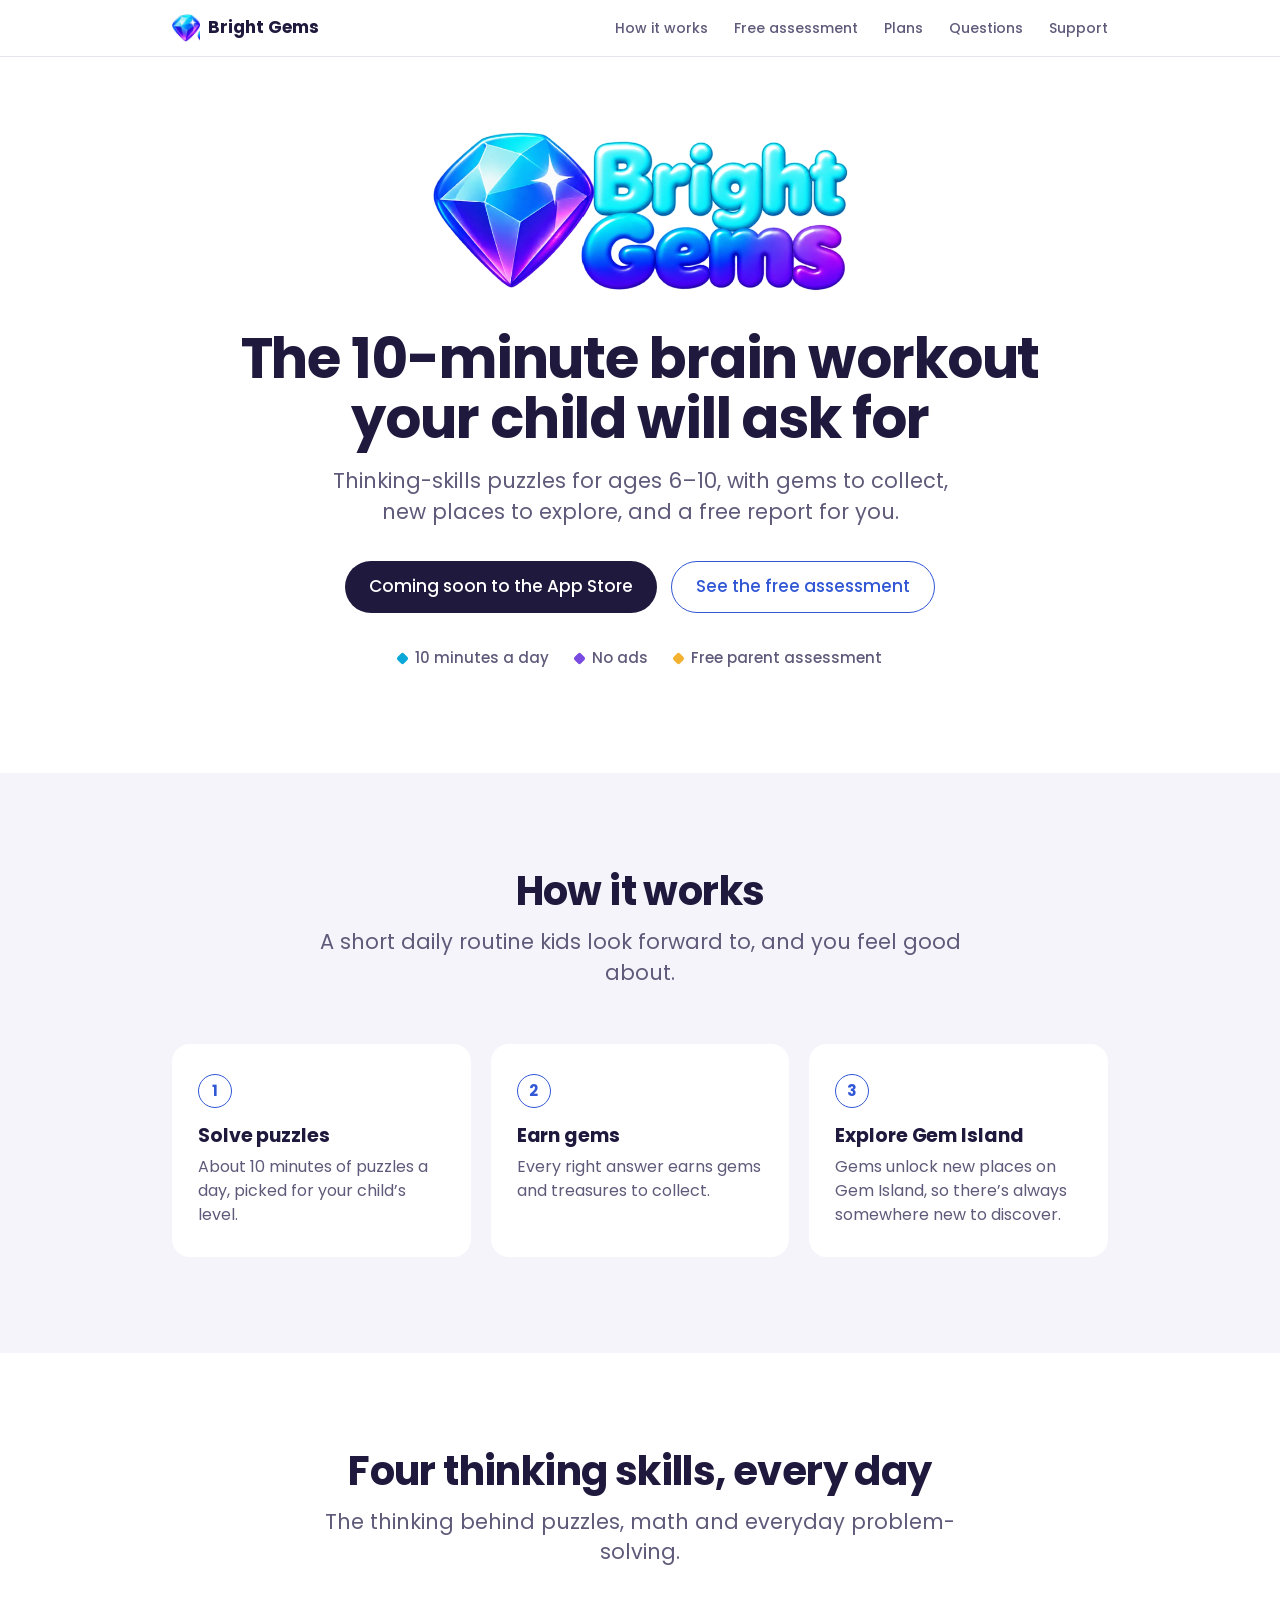
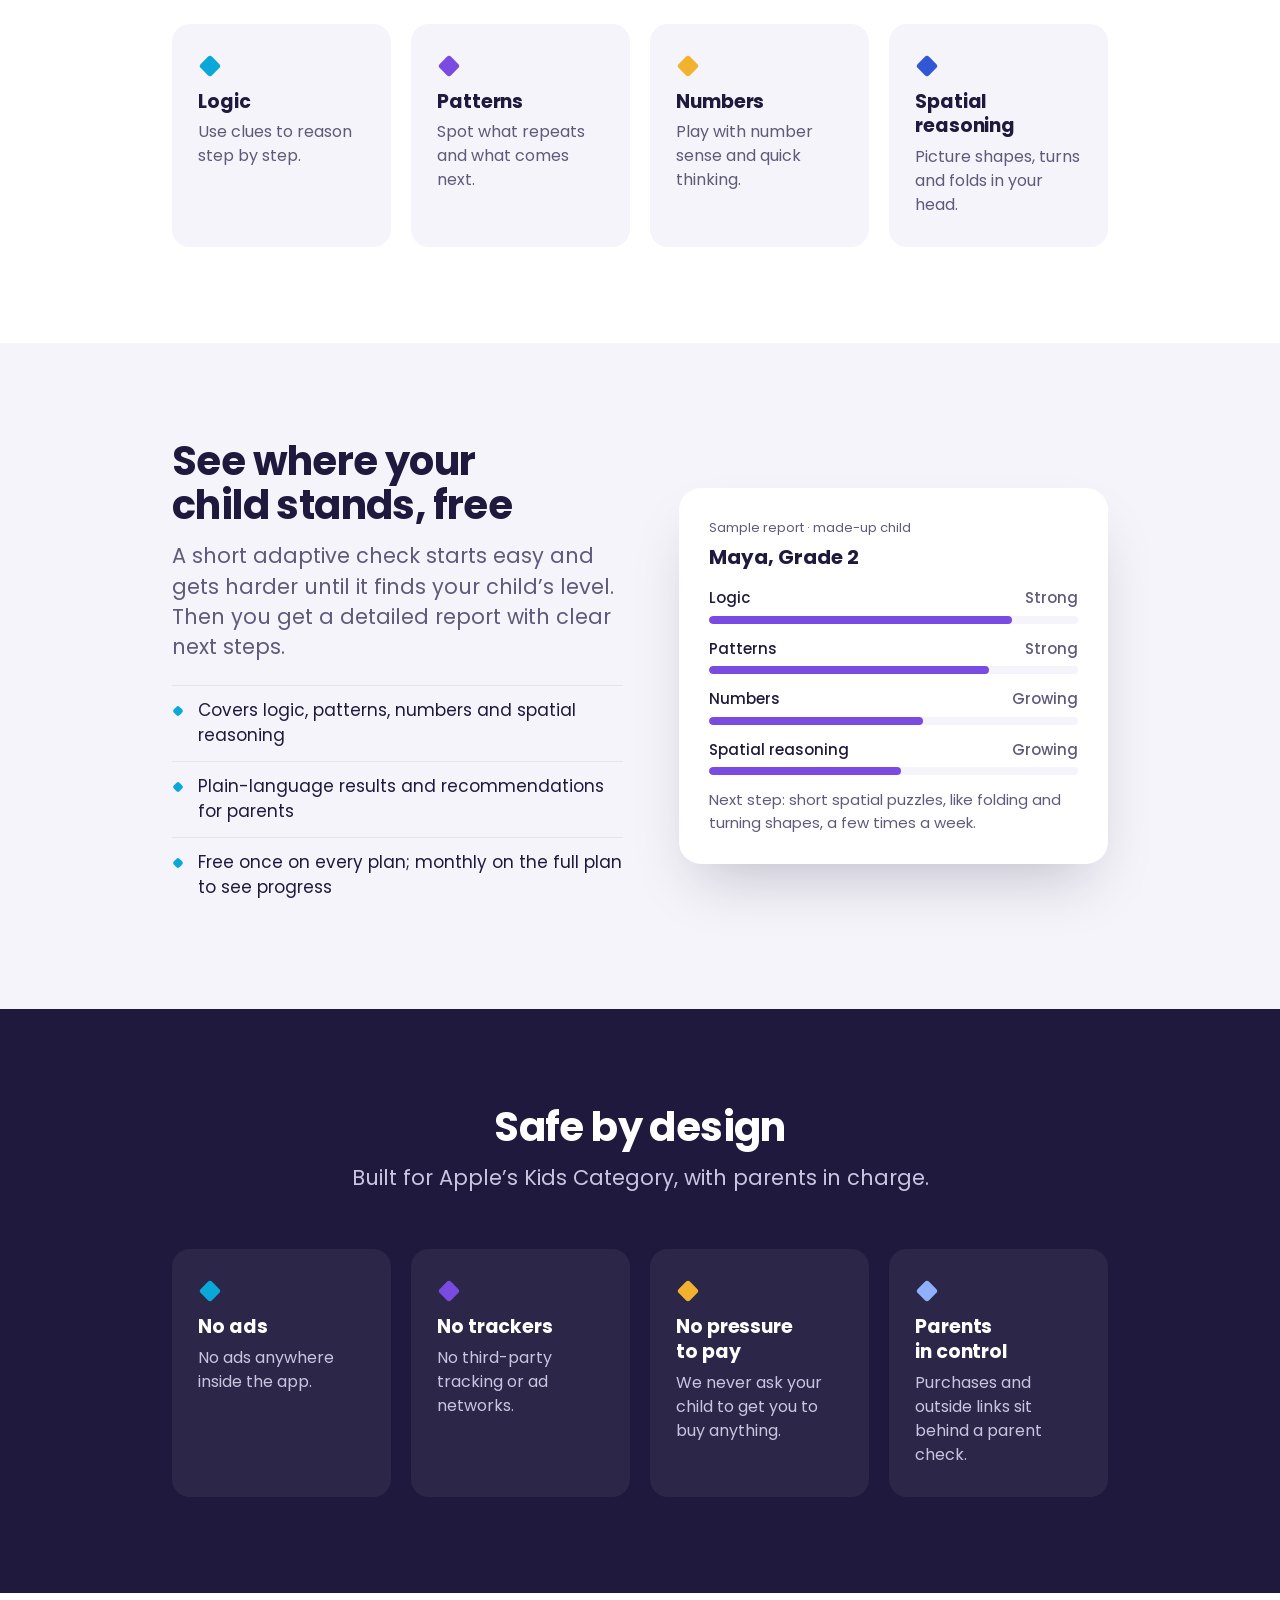
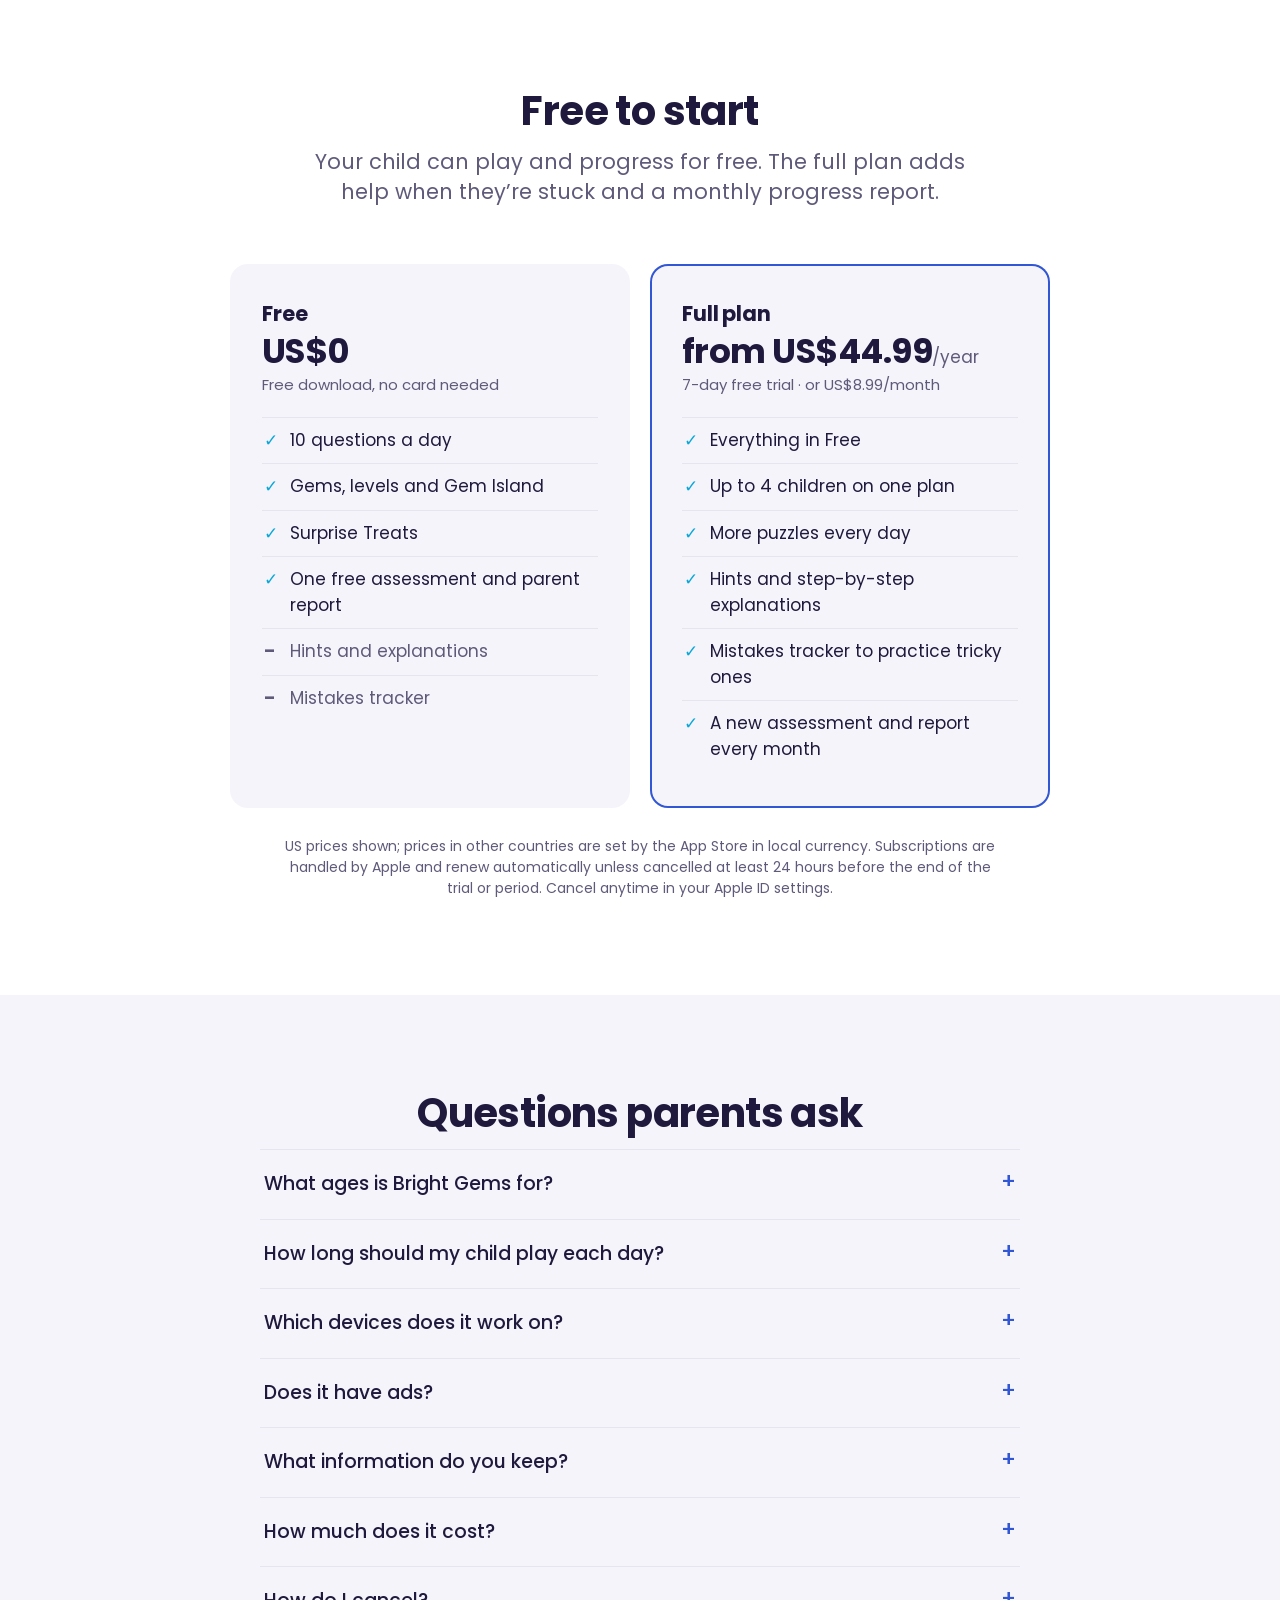
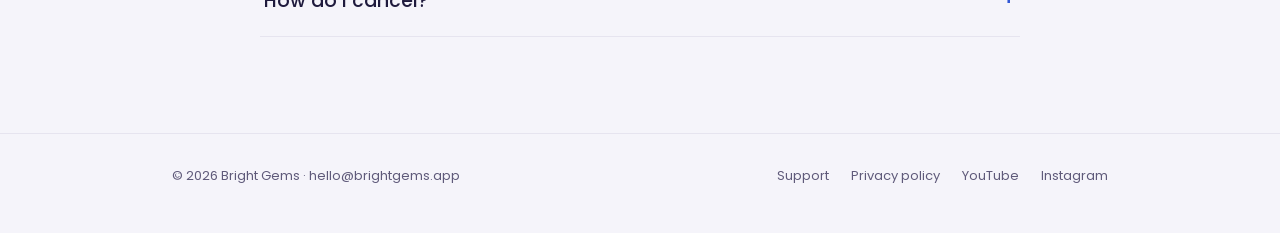
==== commit 9fe3a03c: "Website: visible keyboard focus, correct heading order, small polish (Hallmark checker trial) Co-Aut" ====
--- a/index.html
+++ b/index.html
@@ -53,9 +53,9 @@
       <h2>How it works</h2>
       <p class="sub">A short daily routine kids look forward to, and you feel good about.</p>
       <div class="grid grid-3">
-        <div class="card"><div class="step-num">1</div><h3>Solve puzzles</h3><p>About 10 minutes of puzzles a day, picked for your child's level.</p></div>
+        <div class="card"><div class="step-num">1</div><h3>Solve puzzles</h3><p>About 10 minutes of puzzles a day, picked for your child’s level.</p></div>
         <div class="card"><div class="step-num">2</div><h3>Earn gems</h3><p>Every right answer earns gems and treasures to collect.</p></div>
-        <div class="card"><div class="step-num">3</div><h3>Explore Gem Island</h3><p>Gems unlock new places on Gem Island, so there's always somewhere new to discover.</p></div>
+        <div class="card"><div class="step-num">3</div><h3>Explore Gem Island</h3><p>Gems unlock new places on Gem Island, so there’s always somewhere new to discover.</p></div>
       </div>
     </div>
   </section>
@@ -77,7 +77,7 @@
     <div class="wrap feature">
       <div>
         <h2>See where your child stands, free</h2>
-        <p class="sub">A short adaptive check starts easy and gets harder until it finds your child's level. Then you get a detailed report with clear next steps.</p>
+        <p class="sub">A short adaptive check starts easy and gets harder until it finds your child’s level. Then you get a detailed report with clear next steps.</p>
         <ul>
           <li>Covers logic, patterns, numbers and spatial reasoning</li>
           <li>Plain-language results and recommendations for parents</li>
@@ -99,7 +99,7 @@
   <section id="safe" class="band night">
     <div class="wrap">
       <h2>Safe by design</h2>
-      <p class="sub">Built for Apple's Kids Category, with parents in charge.</p>
+      <p class="sub">Built for Apple’s Kids Category, with parents in charge.</p>
       <div class="grid grid-4">
         <div class="card"><span class="gem cyan" aria-hidden="true"></span><h3>No ads</h3><p>No ads anywhere inside the app.</p></div>
         <div class="card"><span class="gem purple" aria-hidden="true"></span><h3>No trackers</h3><p>No third-party tracking or ad networks.</p></div>
@@ -112,7 +112,7 @@
   <section id="plans" class="band canvas">
     <div class="wrap">
       <h2>Free to start</h2>
-      <p class="sub">Your child can play and progress for free. The full plan adds help when they're stuck and a monthly progress report.</p>
+      <p class="sub">Your child can play and progress for free. The full plan adds help when they’re stuck and a monthly progress report.</p>
       <div class="plans">
         <div class="card plan">
           <h3>Free</h3>
@@ -149,8 +149,8 @@
     <div class="wrap">
       <h2>Questions parents ask</h2>
       <div class="faq">
-        <details><summary>What ages is Bright Gems for?</summary><p>Kids aged 6 to 10 (Grades 1–4). Puzzles adapt to each child's level, so it grows with them.</p></details>
-        <details><summary>How long should my child play each day?</summary><p>About 10 minutes. It's designed as a short daily workout, not an endless game.</p></details>
+        <details><summary>What ages is Bright Gems for?</summary><p>Kids aged 6 to 10 (Grades 1–4). Puzzles adapt to each child’s level, so it grows with them.</p></details>
+        <details><summary>How long should my child play each day?</summary><p>About 10 minutes. It’s designed as a short daily workout, not an endless game.</p></details>
         <details><summary>Which devices does it work on?</summary><p>Bright Gems is coming to the Apple App Store first. Android may follow later.</p></details>
         <details><summary>Does it have ads?</summary><p>No. There are no ads and no third-party trackers in the app.</p></details>
         <details><summary>What information do you keep?</summary><p>Only what the app needs to work and to build your parent report. Read our <a href='/privacy'>privacy policy</a> for the details.</p></details>
--- a/assets/styles.css
+++ b/assets/styles.css
@@ -17,6 +17,11 @@
   --gem-purple: #7a4be0;
   --gem-gold: #f2b230;
   --hairline: #e6e4ef;
+  --on-action: #ffffff;
+  --header-glass: rgba(255, 255, 255, 0.86);
+  --night-card: rgba(255, 255, 255, 0.06);
+  --lift-shadow: rgba(31, 26, 61, 0.25);
+  --font: "Poppins", system-ui, sans-serif;
   --radius: 18px;
   --max: 980px;
 }
@@ -25,13 +30,18 @@
 html { scroll-behavior: smooth; }
 body {
   margin: 0;
-  font-family: "Poppins", system-ui, sans-serif;
+  font-family: var(--font);
   color: var(--ink);
   background: var(--canvas);
   font-size: 17px;
   line-height: 1.5;
   -webkit-font-smoothing: antialiased;
 }
+html, body { overflow-x: clip; }
+h1, h2, h3 { text-wrap: balance; }
+/* Keyboard focus: always visible (accessibility). */
+:focus-visible { outline: 3px solid var(--action); outline-offset: 3px; border-radius: 6px; }
+.band.night :focus-visible { outline-color: var(--action-on-night); }
 img { max-width: 100%; height: auto; display: block; }
 a { color: var(--action); text-decoration: none; }
 a:hover { text-decoration: underline; }
@@ -40,7 +50,7 @@
 /* header: quiet, translucent, sticky */
 .site-header {
   position: sticky; top: 0; z-index: 10;
-  background: rgba(255, 255, 255, 0.86);
+  background: var(--header-glass);
   backdrop-filter: saturate(180%) blur(16px);
   -webkit-backdrop-filter: saturate(180%) blur(16px);
   border-bottom: 1px solid var(--hairline);
@@ -75,8 +85,10 @@
 .cta-row { display: flex; flex-wrap: wrap; gap: 14px; justify-content: center; }
 .btn { display: inline-flex; align-items: center; min-height: 44px; padding: 12px 24px; border-radius: 999px; font-weight: 500; font-size: 17px; border: 0; }
 .btn:hover { text-decoration: none; }
-.btn-primary { background: var(--action); color: #fff; }
-.btn-soon { background: var(--ink); color: #fff; cursor: default; }
+.btn { white-space: nowrap; }
+.btn-primary:active, .btn-ghost:active { transform: translateY(1px); }
+.btn-primary { background: var(--action); color: var(--on-action); }
+.btn-soon { background: var(--ink); color: var(--on-action); cursor: default; }
 .btn-ghost { background: transparent; color: var(--action); border: 1px solid var(--action); }
 .pills { display: flex; flex-wrap: wrap; gap: 8px 26px; justify-content: center; margin-top: 34px; }
 .pill { font-size: 15px; font-weight: 500; color: var(--ink-soft); display: inline-flex; align-items: center; gap: 8px; }
@@ -89,7 +101,7 @@
 .grid-4 { grid-template-columns: repeat(4, 1fr); }
 .card { background: var(--canvas); border-radius: var(--radius); padding: 30px 26px; }
 .band.canvas .card { background: var(--mist); }
-.band.night .card { background: rgba(255, 255, 255, 0.06); }
+.band.night .card { background: var(--night-card); }
 .card h3 { margin: 16px 0 6px; font-size: 19px; line-height: 1.3; font-weight: 700; letter-spacing: -0.005em; }
 .card p { margin: 0; color: var(--ink-soft); font-size: 16px; }
 .step-num { width: 34px; height: 34px; border-radius: 50%; display: grid; place-items: center; font-weight: 700; font-size: 15px; color: var(--action); border: 1.5px solid var(--action); }
@@ -105,7 +117,7 @@
 .feature ul { list-style: none; padding: 0; margin: 0; }
 .feature li { padding: 12px 0 12px 26px; border-top: 1px solid var(--hairline); position: relative; }
 .feature li::before { content: ""; position: absolute; left: 2px; top: 21px; width: 8px; height: 8px; transform: rotate(45deg); background: var(--gem-cyan); border-radius: 2px; }
-.report-card { background: var(--canvas); border-radius: 22px; padding: 30px; box-shadow: 0 30px 60px -20px rgba(31, 26, 61, 0.25); }
+.report-card { background: var(--canvas); border-radius: 22px; padding: 30px; box-shadow: 0 30px 60px -20px var(--lift-shadow); }
 .report-card .tag { font-size: 13px; color: var(--ink-soft); }
 .bar { margin: 14px 0; }
 .bar span { display: flex; justify-content: space-between; font-size: 15px; font-weight: 500; }
@@ -123,7 +135,7 @@
 .plan li.no { color: var(--ink-soft); }
 .plan li.no::before { content: "–"; color: var(--ink-soft); }
 .plan.full { background: var(--canvas); box-shadow: inset 0 0 0 2px var(--action); }
-.price { font-size: 34px; white-space: nowrap; font-weight: 700; line-height: 1.1; letter-spacing: -0.015em; margin-top: 6px; }
+.price { font-variant-numeric: tabular-nums; font-size: 34px; white-space: nowrap; font-weight: 700; line-height: 1.1; letter-spacing: -0.015em; margin-top: 6px; }
 .price span { font-size: 17px; font-weight: 400; color: var(--ink-soft); letter-spacing: 0; }
 .price-note { font-size: 15px; color: var(--ink-soft); margin-top: 4px; }
 .small-note { font-size: 14px; color: var(--ink-soft); margin: 28px auto 0; max-width: 720px; }
@@ -142,6 +154,7 @@
 .page { max-width: 760px; margin: 0 auto; padding: 40px 22px 80px; }
 .page h1 { font-size: 40px; letter-spacing: -0.015em; margin: 10px 0 8px; }
 .page h2 { text-align: left; font-size: 22px; margin: 32px 0 8px; }
+.page .card h2 { font-size: 19px; line-height: 1.3; margin: 0 0 6px; }
 .page .card { margin: 18px 0; background: var(--mist); }
 
 /* footer */
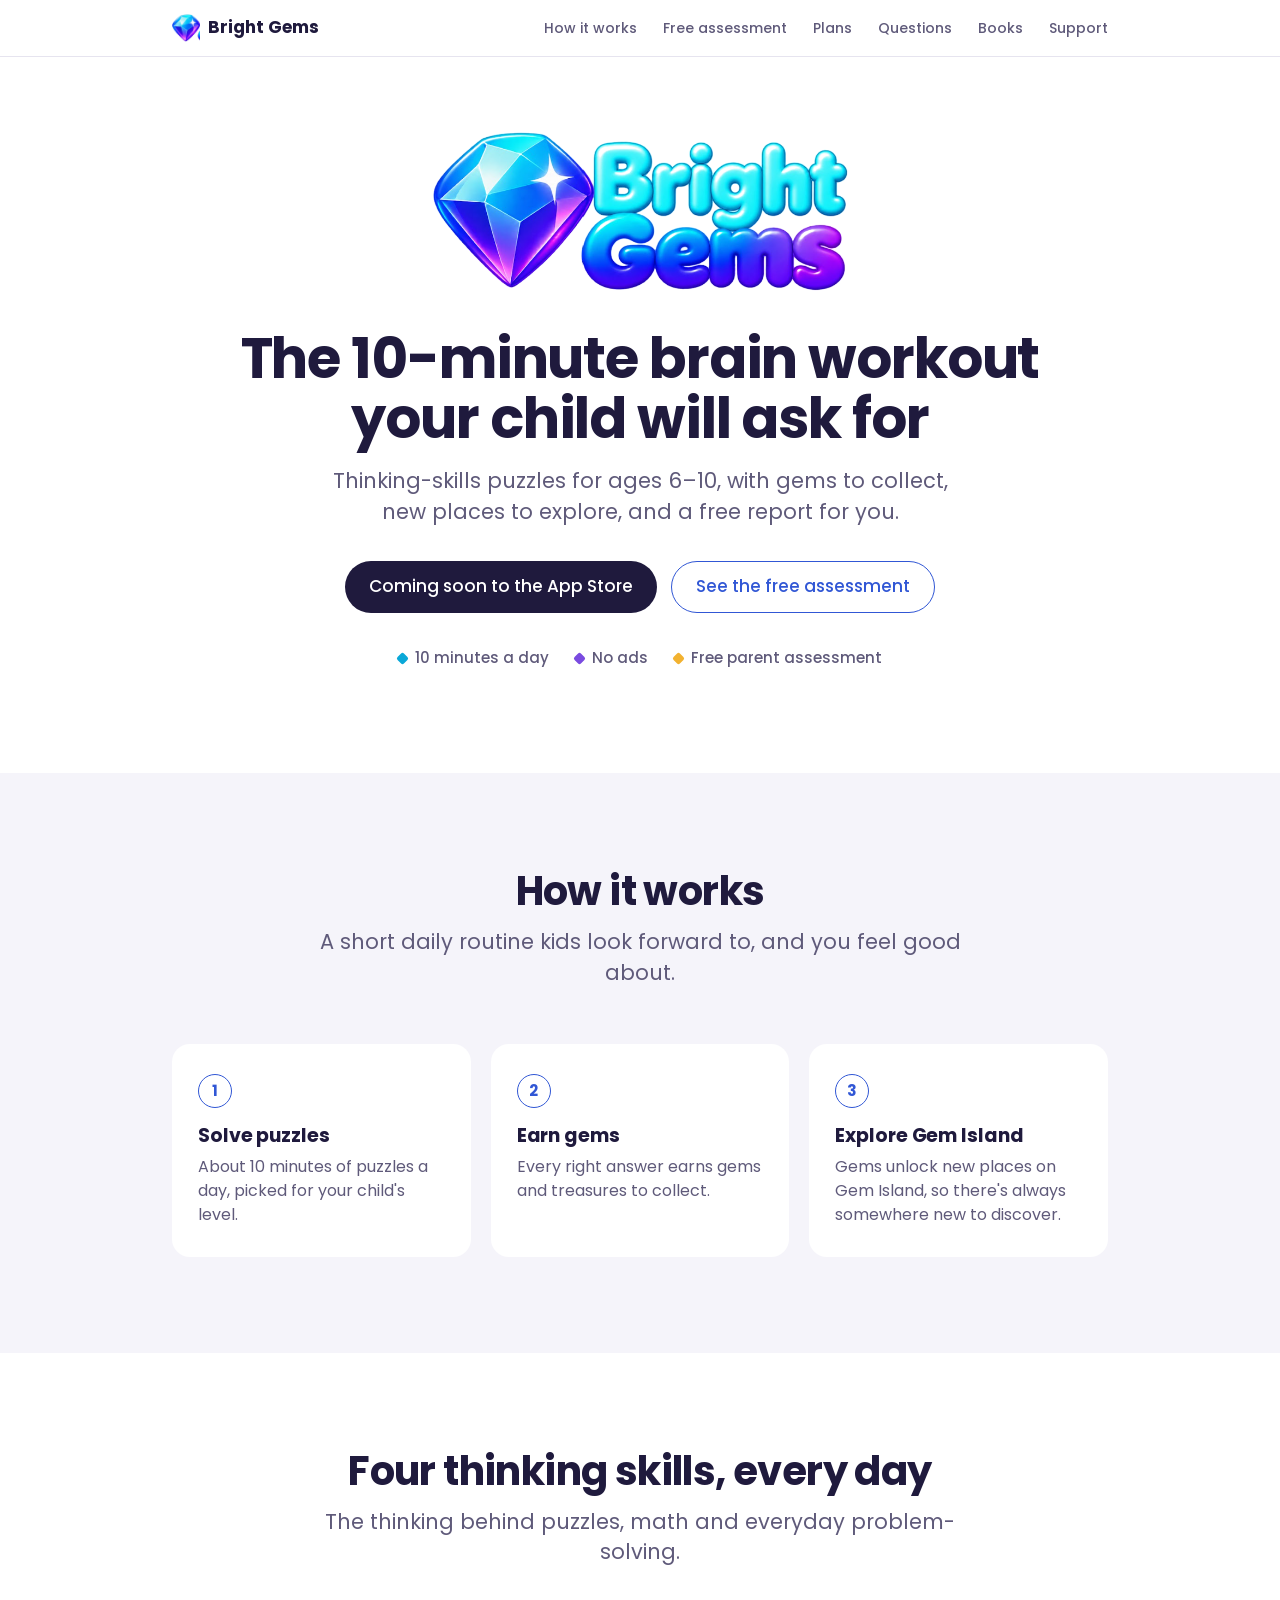
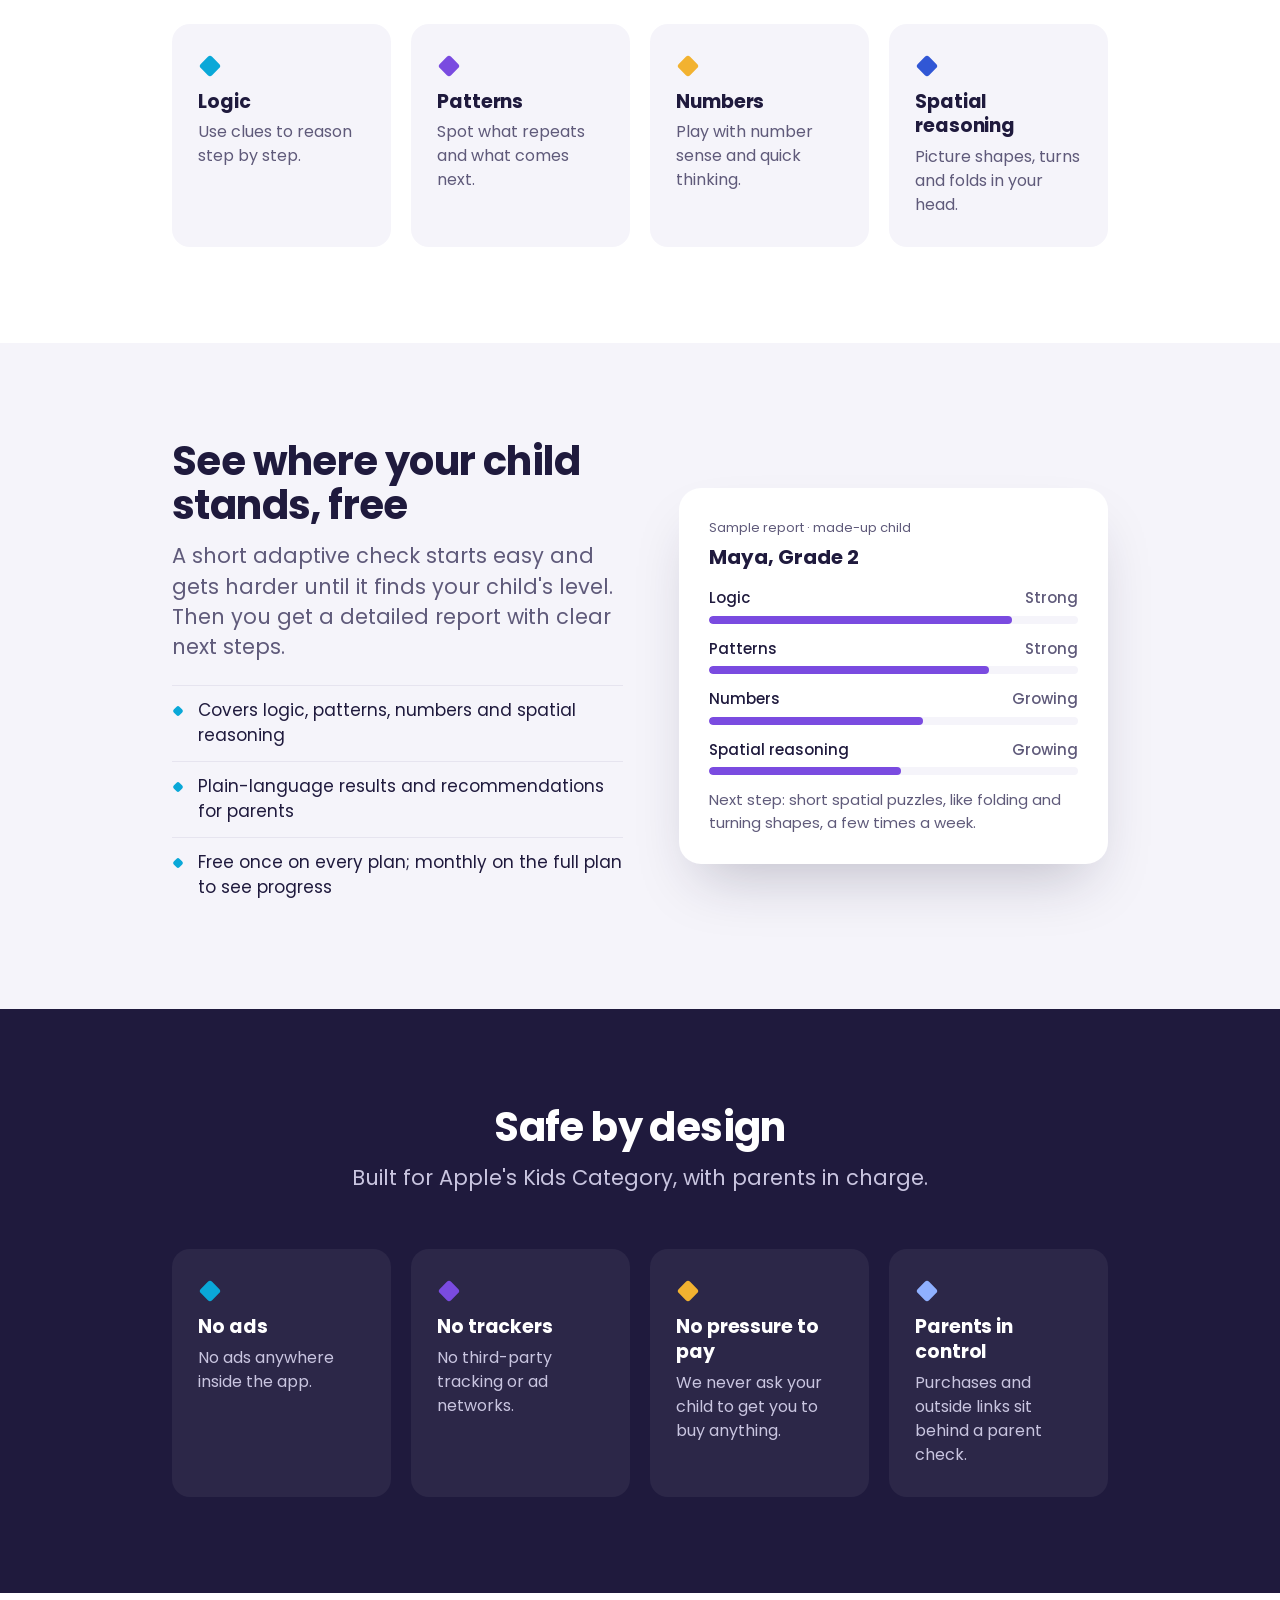
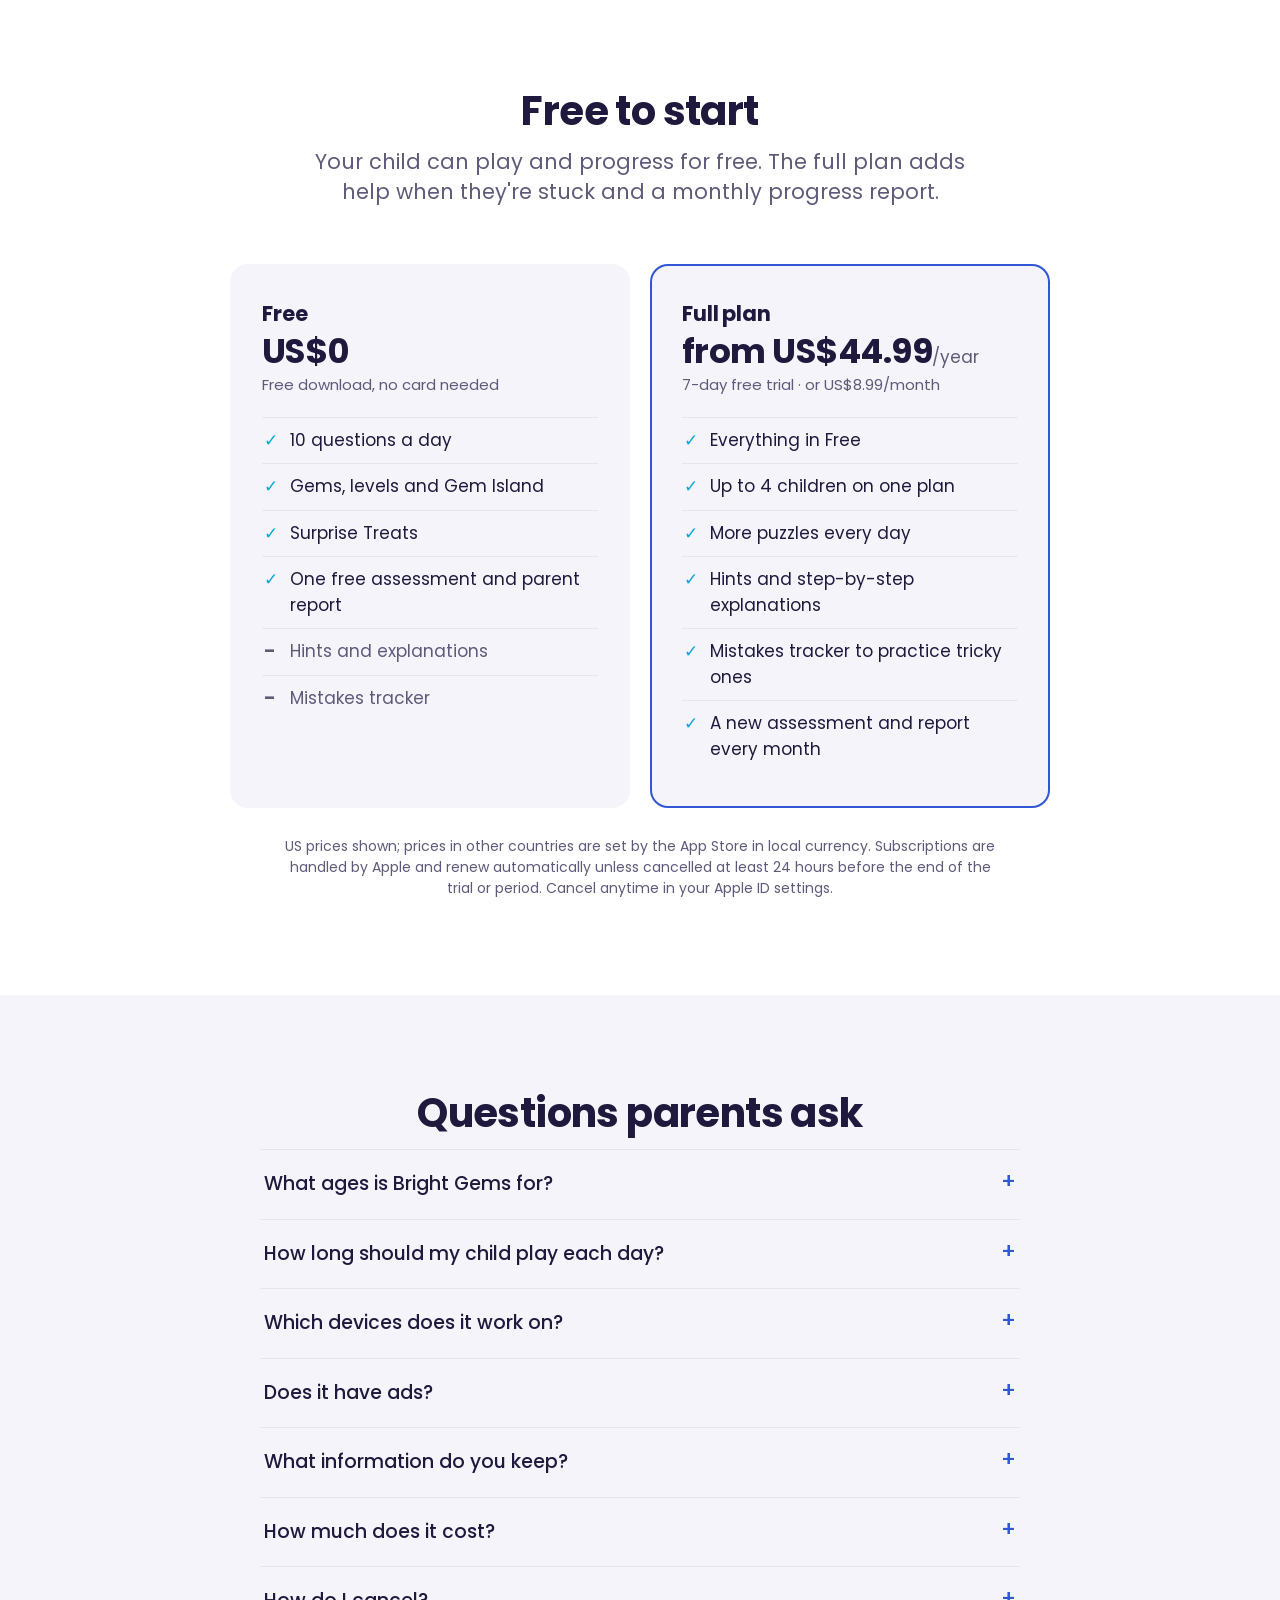
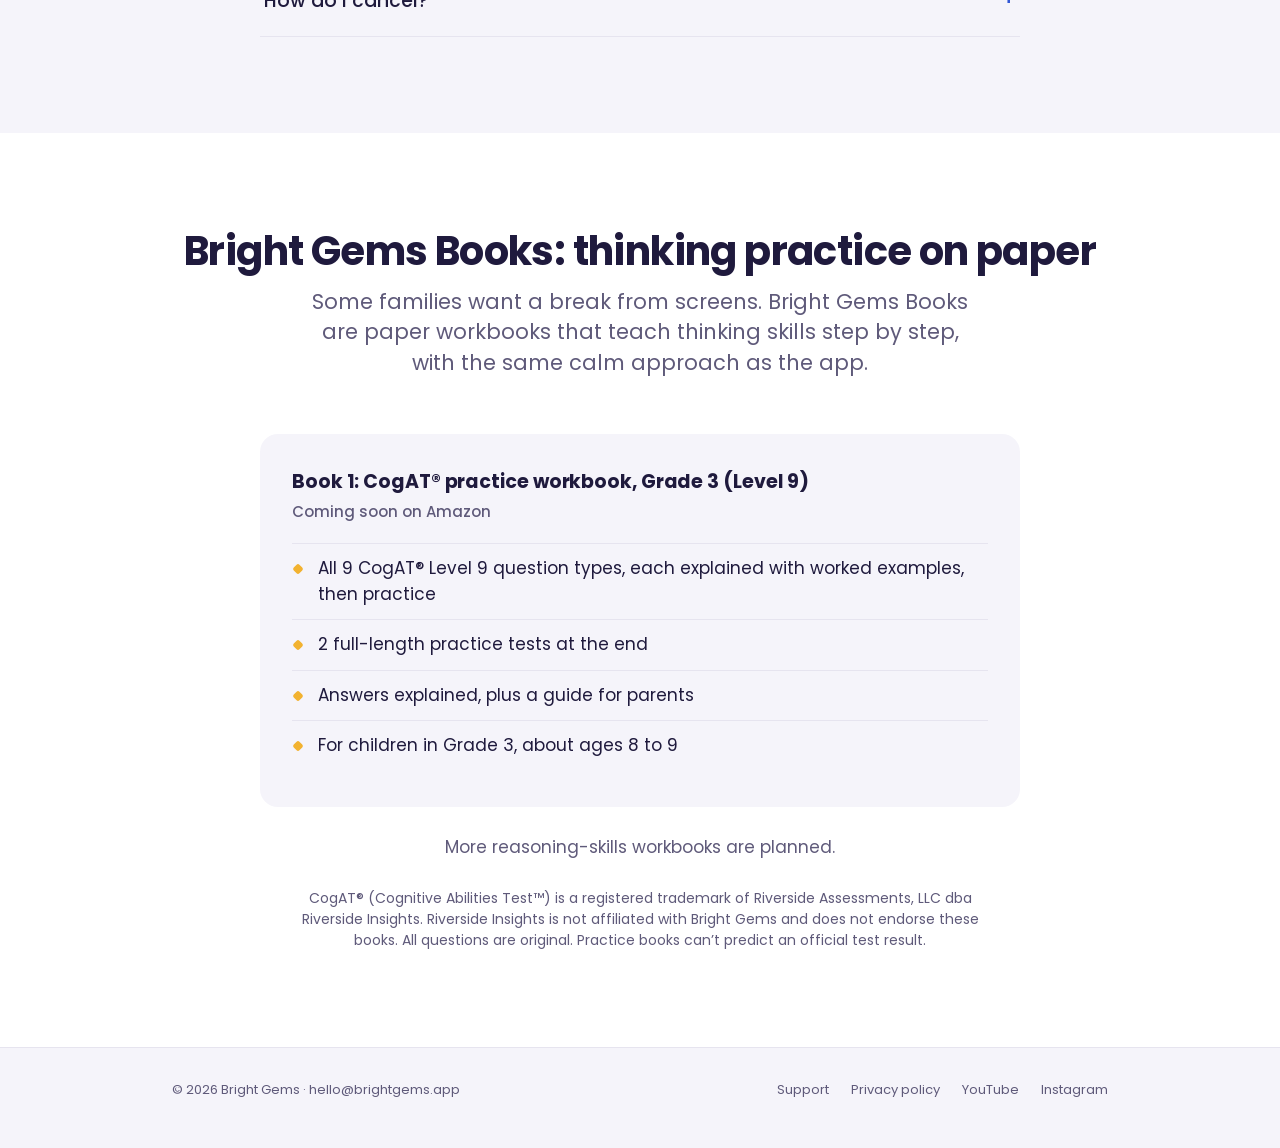
==== commit 968b1e0a: "Add a short Bright Gems Books section to the homepage (website plan, home-books) Words from the chec" ====
--- a/index.html
+++ b/index.html
@@ -24,6 +24,7 @@
       <a href="#assessment">Free assessment</a>
       <a href="#plans">Plans</a>
       <a href="#faq">Questions</a>
+      <a href="#books">Books</a>
       <a href='/support'>Support</a>
     </nav>
   </div>
@@ -53,9 +54,9 @@
       <h2>How it works</h2>
       <p class="sub">A short daily routine kids look forward to, and you feel good about.</p>
       <div class="grid grid-3">
-        <div class="card"><div class="step-num">1</div><h3>Solve puzzles</h3><p>About 10 minutes of puzzles a day, picked for your child’s level.</p></div>
+        <div class="card"><div class="step-num">1</div><h3>Solve puzzles</h3><p>About 10 minutes of puzzles a day, picked for your child's level.</p></div>
         <div class="card"><div class="step-num">2</div><h3>Earn gems</h3><p>Every right answer earns gems and treasures to collect.</p></div>
-        <div class="card"><div class="step-num">3</div><h3>Explore Gem Island</h3><p>Gems unlock new places on Gem Island, so there’s always somewhere new to discover.</p></div>
+        <div class="card"><div class="step-num">3</div><h3>Explore Gem Island</h3><p>Gems unlock new places on Gem Island, so there's always somewhere new to discover.</p></div>
       </div>
     </div>
   </section>
@@ -77,7 +78,7 @@
     <div class="wrap feature">
       <div>
         <h2>See where your child stands, free</h2>
-        <p class="sub">A short adaptive check starts easy and gets harder until it finds your child’s level. Then you get a detailed report with clear next steps.</p>
+        <p class="sub">A short adaptive check starts easy and gets harder until it finds your child's level. Then you get a detailed report with clear next steps.</p>
         <ul>
           <li>Covers logic, patterns, numbers and spatial reasoning</li>
           <li>Plain-language results and recommendations for parents</li>
@@ -99,7 +100,7 @@
   <section id="safe" class="band night">
     <div class="wrap">
       <h2>Safe by design</h2>
-      <p class="sub">Built for Apple’s Kids Category, with parents in charge.</p>
+      <p class="sub">Built for Apple's Kids Category, with parents in charge.</p>
       <div class="grid grid-4">
         <div class="card"><span class="gem cyan" aria-hidden="true"></span><h3>No ads</h3><p>No ads anywhere inside the app.</p></div>
         <div class="card"><span class="gem purple" aria-hidden="true"></span><h3>No trackers</h3><p>No third-party tracking or ad networks.</p></div>
@@ -112,7 +113,7 @@
   <section id="plans" class="band canvas">
     <div class="wrap">
       <h2>Free to start</h2>
-      <p class="sub">Your child can play and progress for free. The full plan adds help when they’re stuck and a monthly progress report.</p>
+      <p class="sub">Your child can play and progress for free. The full plan adds help when they're stuck and a monthly progress report.</p>
       <div class="plans">
         <div class="card plan">
           <h3>Free</h3>
@@ -149,14 +150,32 @@
     <div class="wrap">
       <h2>Questions parents ask</h2>
       <div class="faq">
-        <details><summary>What ages is Bright Gems for?</summary><p>Kids aged 6 to 10 (Grades 1–4). Puzzles adapt to each child’s level, so it grows with them.</p></details>
-        <details><summary>How long should my child play each day?</summary><p>About 10 minutes. It’s designed as a short daily workout, not an endless game.</p></details>
+        <details><summary>What ages is Bright Gems for?</summary><p>Kids aged 6 to 10 (Grades 1–4). Puzzles adapt to each child's level, so it grows with them.</p></details>
+        <details><summary>How long should my child play each day?</summary><p>About 10 minutes. It's designed as a short daily workout, not an endless game.</p></details>
         <details><summary>Which devices does it work on?</summary><p>Bright Gems is coming to the Apple App Store first. Android may follow later.</p></details>
         <details><summary>Does it have ads?</summary><p>No. There are no ads and no third-party trackers in the app.</p></details>
         <details><summary>What information do you keep?</summary><p>Only what the app needs to work and to build your parent report. Read our <a href='/privacy'>privacy policy</a> for the details.</p></details>
         <details><summary>How much does it cost?</summary><p>Bright Gems is free to download, with 10 questions a day. The full plan is US$44.99 a year with a 7-day free trial, or US$8.99 a month. Both cover up to 4 children. Outside the US, the App Store shows prices in your local currency.</p></details>
         <details><summary>How do I cancel?</summary><p>Subscriptions are managed by Apple. Open Settings on your iPhone or iPad, tap your name, then Subscriptions, and choose Bright Gems.</p></details>
       </div>
+    </div>
+  </section>
+  <section id="books" class="band canvas">
+    <div class="wrap">
+      <h2>Bright Gems Books: thinking practice on paper</h2>
+      <p class="sub">Some families want a break from screens. Bright Gems Books are paper workbooks that teach thinking skills step by step, with the same calm approach as the app.</p>
+      <div class="card book">
+        <h3>Book 1: CogAT® practice workbook, Grade 3 (Level 9)</h3>
+        <p class="book-status">Coming soon on Amazon</p>
+        <ul>
+          <li>All 9 CogAT® Level 9 question types, each explained with worked examples, then practice</li>
+          <li>2 full-length practice tests at the end</li>
+          <li>Answers explained, plus a guide for parents</li>
+          <li>For children in Grade 3, about ages 8 to 9</li>
+        </ul>
+      </div>
+      <p class="book-more">More reasoning-skills workbooks are planned.</p>
+      <p class="small-note">CogAT® (Cognitive Abilities Test™) is a registered trademark of Riverside Assessments, LLC dba Riverside Insights. Riverside Insights is not affiliated with Bright Gems and does not endorse these books. All questions are original. Practice books can’t predict an official test result.</p>
     </div>
   </section>
 </main>
--- a/assets/styles.css
+++ b/assets/styles.css
@@ -17,11 +17,6 @@
   --gem-purple: #7a4be0;
   --gem-gold: #f2b230;
   --hairline: #e6e4ef;
-  --on-action: #ffffff;
-  --header-glass: rgba(255, 255, 255, 0.86);
-  --night-card: rgba(255, 255, 255, 0.06);
-  --lift-shadow: rgba(31, 26, 61, 0.25);
-  --font: "Poppins", system-ui, sans-serif;
   --radius: 18px;
   --max: 980px;
 }
@@ -30,18 +25,13 @@
 html { scroll-behavior: smooth; }
 body {
   margin: 0;
-  font-family: var(--font);
+  font-family: "Poppins", system-ui, sans-serif;
   color: var(--ink);
   background: var(--canvas);
   font-size: 17px;
   line-height: 1.5;
   -webkit-font-smoothing: antialiased;
 }
-html, body { overflow-x: clip; }
-h1, h2, h3 { text-wrap: balance; }
-/* Keyboard focus: always visible (accessibility). */
-:focus-visible { outline: 3px solid var(--action); outline-offset: 3px; border-radius: 6px; }
-.band.night :focus-visible { outline-color: var(--action-on-night); }
 img { max-width: 100%; height: auto; display: block; }
 a { color: var(--action); text-decoration: none; }
 a:hover { text-decoration: underline; }
@@ -50,7 +40,7 @@
 /* header: quiet, translucent, sticky */
 .site-header {
   position: sticky; top: 0; z-index: 10;
-  background: var(--header-glass);
+  background: rgba(255, 255, 255, 0.86);
   backdrop-filter: saturate(180%) blur(16px);
   -webkit-backdrop-filter: saturate(180%) blur(16px);
   border-bottom: 1px solid var(--hairline);
@@ -85,10 +75,8 @@
 .cta-row { display: flex; flex-wrap: wrap; gap: 14px; justify-content: center; }
 .btn { display: inline-flex; align-items: center; min-height: 44px; padding: 12px 24px; border-radius: 999px; font-weight: 500; font-size: 17px; border: 0; }
 .btn:hover { text-decoration: none; }
-.btn { white-space: nowrap; }
-.btn-primary:active, .btn-ghost:active { transform: translateY(1px); }
-.btn-primary { background: var(--action); color: var(--on-action); }
-.btn-soon { background: var(--ink); color: var(--on-action); cursor: default; }
+.btn-primary { background: var(--action); color: #fff; }
+.btn-soon { background: var(--ink); color: #fff; cursor: default; }
 .btn-ghost { background: transparent; color: var(--action); border: 1px solid var(--action); }
 .pills { display: flex; flex-wrap: wrap; gap: 8px 26px; justify-content: center; margin-top: 34px; }
 .pill { font-size: 15px; font-weight: 500; color: var(--ink-soft); display: inline-flex; align-items: center; gap: 8px; }
@@ -101,7 +89,7 @@
 .grid-4 { grid-template-columns: repeat(4, 1fr); }
 .card { background: var(--canvas); border-radius: var(--radius); padding: 30px 26px; }
 .band.canvas .card { background: var(--mist); }
-.band.night .card { background: var(--night-card); }
+.band.night .card { background: rgba(255, 255, 255, 0.06); }
 .card h3 { margin: 16px 0 6px; font-size: 19px; line-height: 1.3; font-weight: 700; letter-spacing: -0.005em; }
 .card p { margin: 0; color: var(--ink-soft); font-size: 16px; }
 .step-num { width: 34px; height: 34px; border-radius: 50%; display: grid; place-items: center; font-weight: 700; font-size: 15px; color: var(--action); border: 1.5px solid var(--action); }
@@ -117,7 +105,7 @@
 .feature ul { list-style: none; padding: 0; margin: 0; }
 .feature li { padding: 12px 0 12px 26px; border-top: 1px solid var(--hairline); position: relative; }
 .feature li::before { content: ""; position: absolute; left: 2px; top: 21px; width: 8px; height: 8px; transform: rotate(45deg); background: var(--gem-cyan); border-radius: 2px; }
-.report-card { background: var(--canvas); border-radius: 22px; padding: 30px; box-shadow: 0 30px 60px -20px var(--lift-shadow); }
+.report-card { background: var(--canvas); border-radius: 22px; padding: 30px; box-shadow: 0 30px 60px -20px rgba(31, 26, 61, 0.25); }
 .report-card .tag { font-size: 13px; color: var(--ink-soft); }
 .bar { margin: 14px 0; }
 .bar span { display: flex; justify-content: space-between; font-size: 15px; font-weight: 500; }
@@ -135,7 +123,7 @@
 .plan li.no { color: var(--ink-soft); }
 .plan li.no::before { content: "–"; color: var(--ink-soft); }
 .plan.full { background: var(--canvas); box-shadow: inset 0 0 0 2px var(--action); }
-.price { font-variant-numeric: tabular-nums; font-size: 34px; white-space: nowrap; font-weight: 700; line-height: 1.1; letter-spacing: -0.015em; margin-top: 6px; }
+.price { font-size: 34px; white-space: nowrap; font-weight: 700; line-height: 1.1; letter-spacing: -0.015em; margin-top: 6px; }
 .price span { font-size: 17px; font-weight: 400; color: var(--ink-soft); letter-spacing: 0; }
 .price-note { font-size: 15px; color: var(--ink-soft); margin-top: 4px; }
 .small-note { font-size: 14px; color: var(--ink-soft); margin: 28px auto 0; max-width: 720px; }
@@ -150,11 +138,20 @@
 details[open] summary::after { content: "–"; }
 details p { color: var(--ink-soft); margin: 12px 0 0; }
 
+/* books */
+.book { max-width: 760px; margin: 0 auto; padding: 36px 32px; }
+.book h3 { margin-top: 0; }
+.book .book-status { font-size: 15px; font-weight: 500; color: var(--ink-soft); margin: 0; }
+.book ul { list-style: none; padding: 0; margin: 20px 0 0; }
+.book li { padding: 12px 0 12px 26px; border-top: 1px solid var(--hairline); position: relative; }
+.book li::before { content: ""; position: absolute; left: 2px; top: 21px; width: 8px; height: 8px; transform: rotate(45deg); background: var(--gem-gold); border-radius: 2px; }
+.book-more { text-align: center; color: var(--ink-soft); margin: 28px 0 0; }
+#books .small-note { text-align: center; }
+
 /* page content (support, privacy) */
 .page { max-width: 760px; margin: 0 auto; padding: 40px 22px 80px; }
 .page h1 { font-size: 40px; letter-spacing: -0.015em; margin: 10px 0 8px; }
 .page h2 { text-align: left; font-size: 22px; margin: 32px 0 8px; }
-.page .card h2 { font-size: 19px; line-height: 1.3; margin: 0 0 6px; }
 .page .card { margin: 18px 0; background: var(--mist); }
 
 /* footer */
@@ -177,7 +174,7 @@
   section .sub { margin-bottom: 36px; }
   .price { font-size: 30px; }
   .plan { padding: 30px 22px; }
-  .card, .report-card { padding: 22px 18px; }
+  .card, .report-card, .book { padding: 22px 18px; }
   .page h1 { font-size: 34px; }
   .feature, .plans, .grid-4 { grid-template-columns: 1fr; }
   .feature { gap: 36px; }
